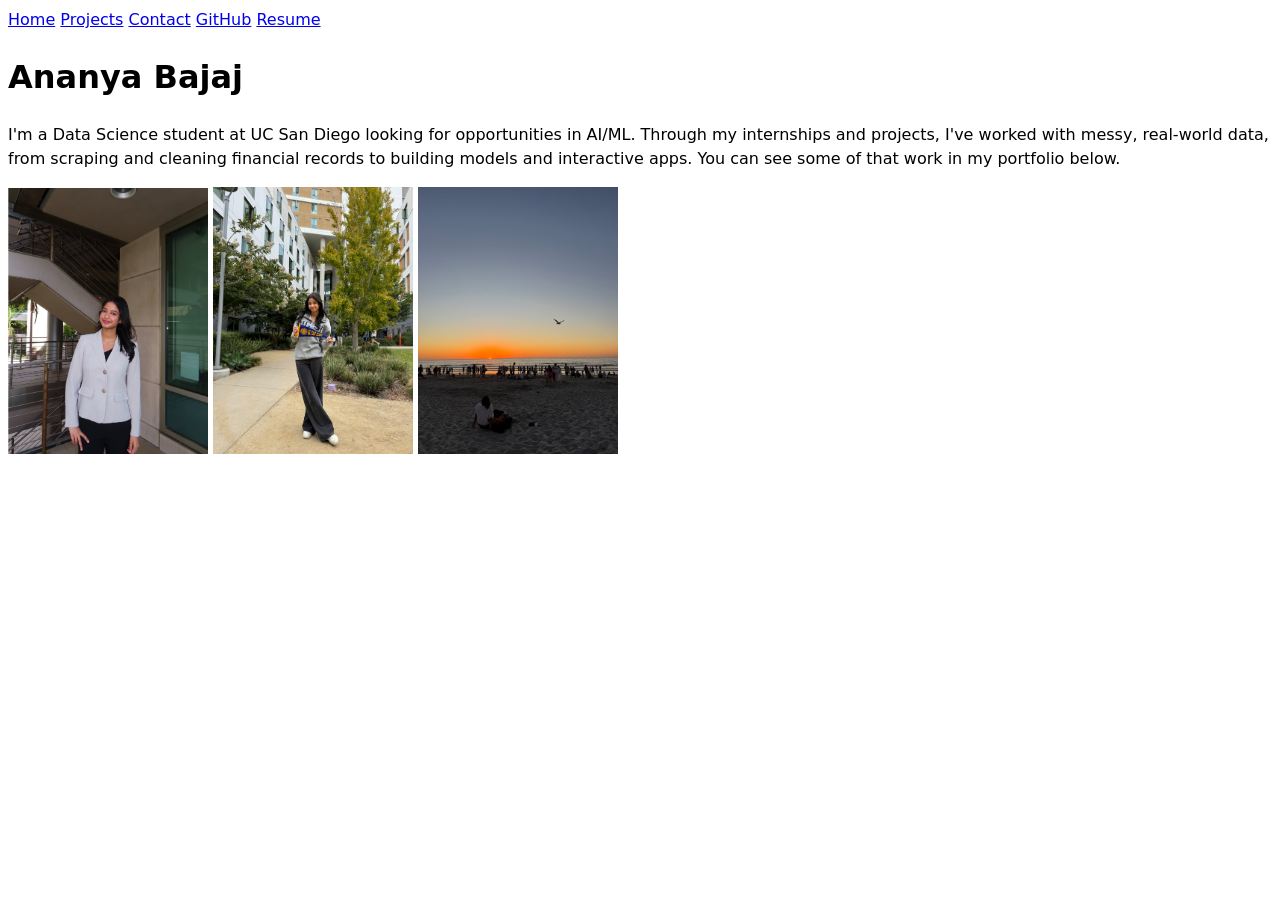
==== index.html @ 4523dbb3 "Finished Files Added projects tab, contact tab with contact form, and resume/cv tab" ====
<!DOCTYPE html>
<html lang="en">
<head>
    <meta charset="UTF-8">
    <meta name="viewport" content="width=device-width, initial-scale=1.0">
    <title> Ananya Bajaj: Personal site and portfolio</title>
    <link rel="stylesheet" href="style.css">
</head>
<body>
    <nav>
        <a href="./">Home</a>
        <a href="projects/">Projects</a>
        <a href="contact/">Contact</a>
        <a href="https://github.com/AnanyaBajaj-25" target="_blank">GitHub</a>
        <a href="resume/">Resume</a>
    </nav>
    <h1>Ananya Bajaj</h1>
    <p>I'm a Data Science student at UC San Diego looking for opportunities in AI/ML. Through my internships and projects, I've worked with messy, real-world data, from scraping and cleaning financial records to building models and interactive apps. You can see some of that work in my portfolio below.</p>
    <img src="images/AnanyaProf.jpeg" alt="Ananya smiling" width="200">
    <img src="images/AnanyaCollege.jpeg" alt="Ananya at UCSD" width="200">
    <img src="images/AnanyaBeach.jpeg" alt="Ananya at the beach" width="200">
</body>
</html>
---- style.css ----
body {
    /* Set line height to 1.5 times the font size
       and use the OS's UI font as the website font
     */
    font: 100%/1.5 system-ui;
  }
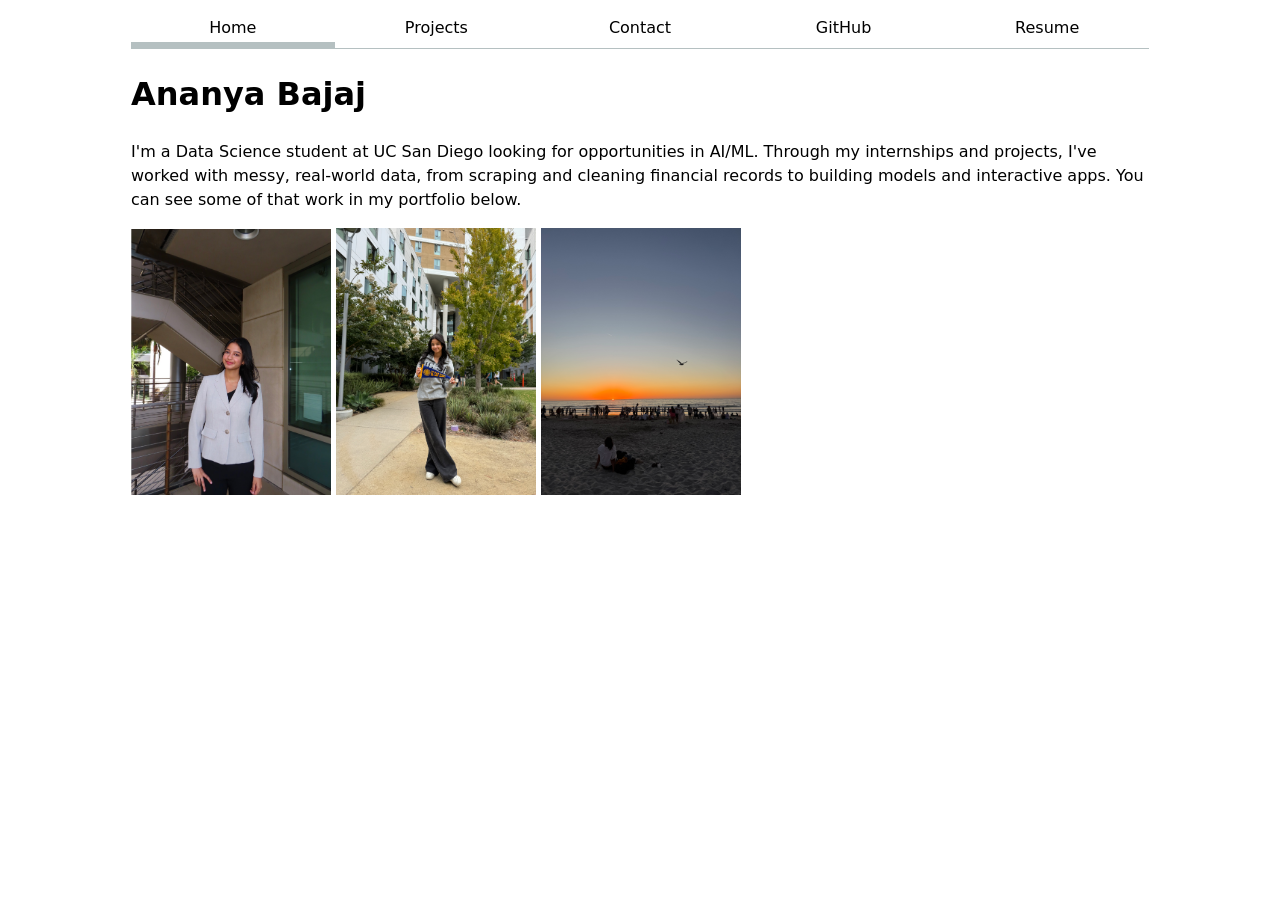
==== commit aa156030: "step 2 done added styling changes" ====
--- a/index.html
+++ b/index.html
@@ -8,7 +8,7 @@
 </head>
 <body>
     <nav>
-        <a href="./">Home</a>
+        <a href="./" class="current">Home</a>
         <a href="projects/">Projects</a>
         <a href="contact/">Contact</a>
         <a href="https://github.com/AnanyaBajaj-25" target="_blank">GitHub</a>
--- a/style.css
+++ b/style.css
@@ -1,6 +1,37 @@
+html {
+    --color-accent: oklch(65% 50% 0);
+    accent-color: var(--color-accent);
+  }
+
 body {
     /* Set line height to 1.5 times the font size
        and use the OS's UI font as the website font
      */
     font: 100%/1.5 system-ui;
-  }+    max-width: 100ch;
+    margin-inline: auto;
+  }
+
+nav {
+    display: flex;
+    margin-bottom: 1em;
+    border-bottom: 1px solid oklch(80% 3% 200);
+  }
+
+nav a {
+    flex: 1;
+    text-decoration: none;
+    color: inherit;
+    text-align: center;
+    padding: 0.5em;
+  }
+
+nav a.current {
+    border-bottom: 0.4em solid oklch(80% 3% 200);
+    padding-bottom: 0.1em;
+  }
+
+nav a:hover {
+    border-bottom: 0.4em solid var(--color-accent);
+    padding-bottom: 0.1em;
+  }
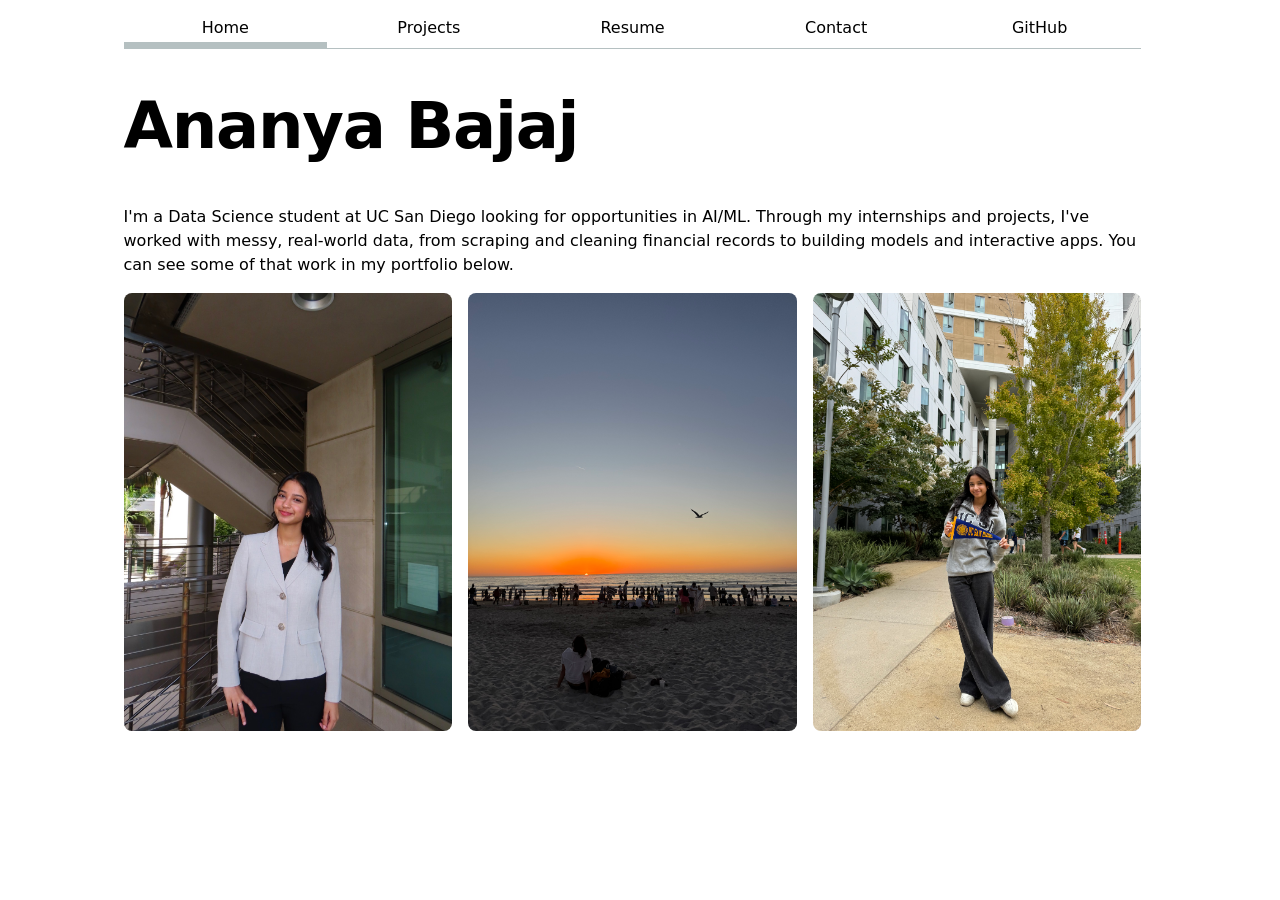
==== commit 234293b6: "make more style choices" ====
--- a/index.html
+++ b/index.html
@@ -10,14 +10,16 @@
     <nav>
         <a href="./" class="current">Home</a>
         <a href="projects/">Projects</a>
+        <a href="resume/">Resume</a>
         <a href="contact/">Contact</a>
         <a href="https://github.com/AnanyaBajaj-25" target="_blank">GitHub</a>
-        <a href="resume/">Resume</a>
     </nav>
     <h1>Ananya Bajaj</h1>
     <p>I'm a Data Science student at UC San Diego looking for opportunities in AI/ML. Through my internships and projects, I've worked with messy, real-world data, from scraping and cleaning financial records to building models and interactive apps. You can see some of that work in my portfolio below.</p>
-    <img src="images/AnanyaProf.jpeg" alt="Ananya smiling" width="200">
-    <img src="images/AnanyaCollege.jpeg" alt="Ananya at UCSD" width="200">
-    <img src="images/AnanyaBeach.jpeg" alt="Ananya at the beach" width="200">
+    <div class="photos">
+        <img src="images/AnanyaProf.jpeg" alt="Ananya smiling">
+        <img src="images/AnanyaBeach.jpeg" alt="Ananya at the beach">
+        <img src="images/AnanyaCollege.jpeg" alt="Ananya at UCSD">
+    </div>
 </body>
 </html>
--- a/style.css
+++ b/style.css
@@ -1,21 +1,55 @@
 html {
     --color-accent: oklch(65% 50% 0);
+    --color-border: oklch(80% 3% 200);
+    --color-muted: oklch(50% 3% 200);
+    --color-card: oklch(97% 1% 200);
     accent-color: var(--color-accent);
+    scrollbar-gutter: stable;
   }
 
 body {
-    /* Set line height to 1.5 times the font size
-       and use the OS's UI font as the website font
-     */
     font: 100%/1.5 system-ui;
     max-width: 100ch;
     margin-inline: auto;
+    padding-inline: 1em;
+  }
+
+h1, h2, h3, h4, h5, h6 {
+    line-height: 1.1;
+    text-wrap: balance;
+  }
+
+h1 {
+    font-size: 400%;
+    letter-spacing: -0.02em;
+  }
+
+a {
+    color: var(--color-accent);
+    text-underline-offset: 0.2em;
+  }
+
+a:hover {
+    text-decoration-thickness: 2px;
+  }
+
+a:has(> img) {
+    text-decoration: none;
+  }
+
+li::marker {
+    color: var(--color-accent);
+  }
+
+::selection {
+    background: var(--color-accent);
+    color: white;
   }
 
 nav {
     display: flex;
     margin-bottom: 1em;
-    border-bottom: 1px solid oklch(80% 3% 200);
+    border-bottom: 1px solid var(--color-border);
   }
 
 nav a {
@@ -24,14 +58,130 @@
     color: inherit;
     text-align: center;
     padding: 0.5em;
+    padding-bottom: 0.1em;
+    border-bottom: 0.4em solid transparent;
+    transition: border-color 0.2s;
   }
 
 nav a.current {
-    border-bottom: 0.4em solid oklch(80% 3% 200);
-    padding-bottom: 0.1em;
+    border-bottom-color: var(--color-border);
   }
 
 nav a:hover {
-    border-bottom: 0.4em solid var(--color-accent);
-    padding-bottom: 0.1em;
+    border-bottom-color: var(--color-accent);
   }
+
+input,
+textarea,
+button {
+    font: inherit;
+  }
+
+form {
+    display: grid;
+    grid-template-columns: auto 1fr;
+    gap: 1em;
+  }
+
+form label {
+    display: grid;
+    grid-template-columns: subgrid;
+    grid-column: 1 / -1;
+    align-items: baseline;
+  }
+
+form input,
+form textarea {
+    padding: 0.5em;
+    border: 1px solid var(--color-border);
+    border-radius: 0.4em;
+  }
+
+form input:focus,
+form textarea:focus {
+    outline: 2px solid var(--color-accent);
+    border-color: transparent;
+  }
+
+form textarea {
+    min-height: 8em;
+    resize: vertical;
+  }
+
+form button {
+    grid-column: 1 / -1;
+    padding: 0.6em;
+    border: none;
+    border-radius: 0.4em;
+    background: var(--color-accent);
+    color: white;
+    font-weight: 600;
+    cursor: pointer;
+    transition: filter 0.2s;
+  }
+
+form button:hover {
+    filter: brightness(0.9);
+  }
+
+.projects {
+    display: grid;
+    grid-template-columns: repeat(auto-fill, minmax(15em, 1fr));
+    gap: 1em;
+  }
+
+.projects article {
+    display: grid;
+    grid-template-rows: subgrid;
+    grid-row: span 5;
+    padding: 1.25em;
+    border-radius: 0.75em;
+    background: var(--color-card);
+    transition: transform 0.2s, box-shadow 0.2s;
+  }
+
+.projects article:hover {
+    transform: translateY(-4px);
+    box-shadow: 0 8px 24px oklch(0% 0 0 / 12%);
+  }
+
+.projects h2 {
+    margin: 0;
+  }
+
+.projects p,
+.projects ul {
+    margin: 0;
+  }
+
+.projects article > p:first-of-type {
+    color: var(--color-muted);
+    font-size: 90%;
+  }
+
+.projects ul {
+    padding-left: 1.2em;
+  }
+
+.photos {
+    display: grid;
+    grid-template-columns: repeat(3, 1fr);
+    gap: 1em;
+  }
+
+.photos img {
+    width: 100%;
+    aspect-ratio: 3 / 4;
+    object-fit: cover;
+    border-radius: 0.5em;
+  }
+
+section > h2 {
+    margin-top: 1.5em;
+    padding-bottom: 0.3em;
+    border-bottom: 2px solid var(--color-accent);
+  }
+
+article header p {
+    color: var(--color-muted);
+  }
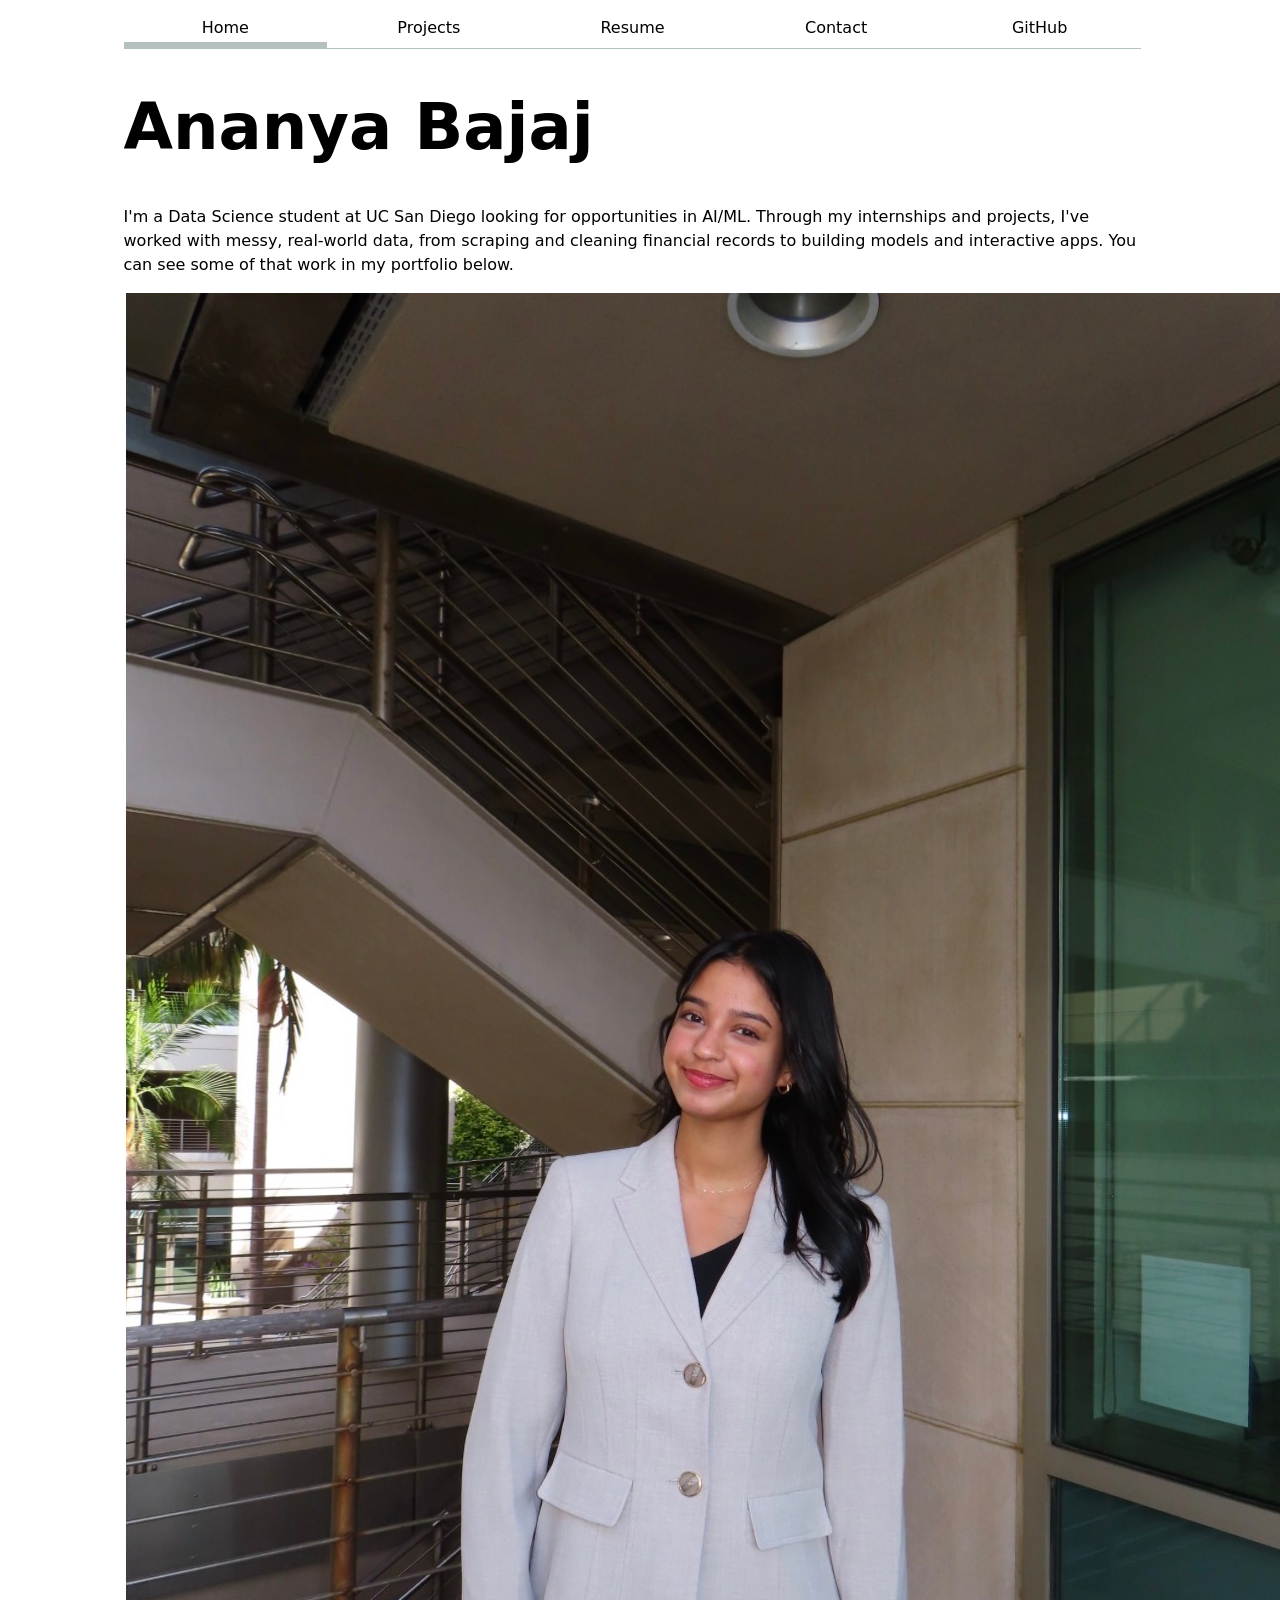
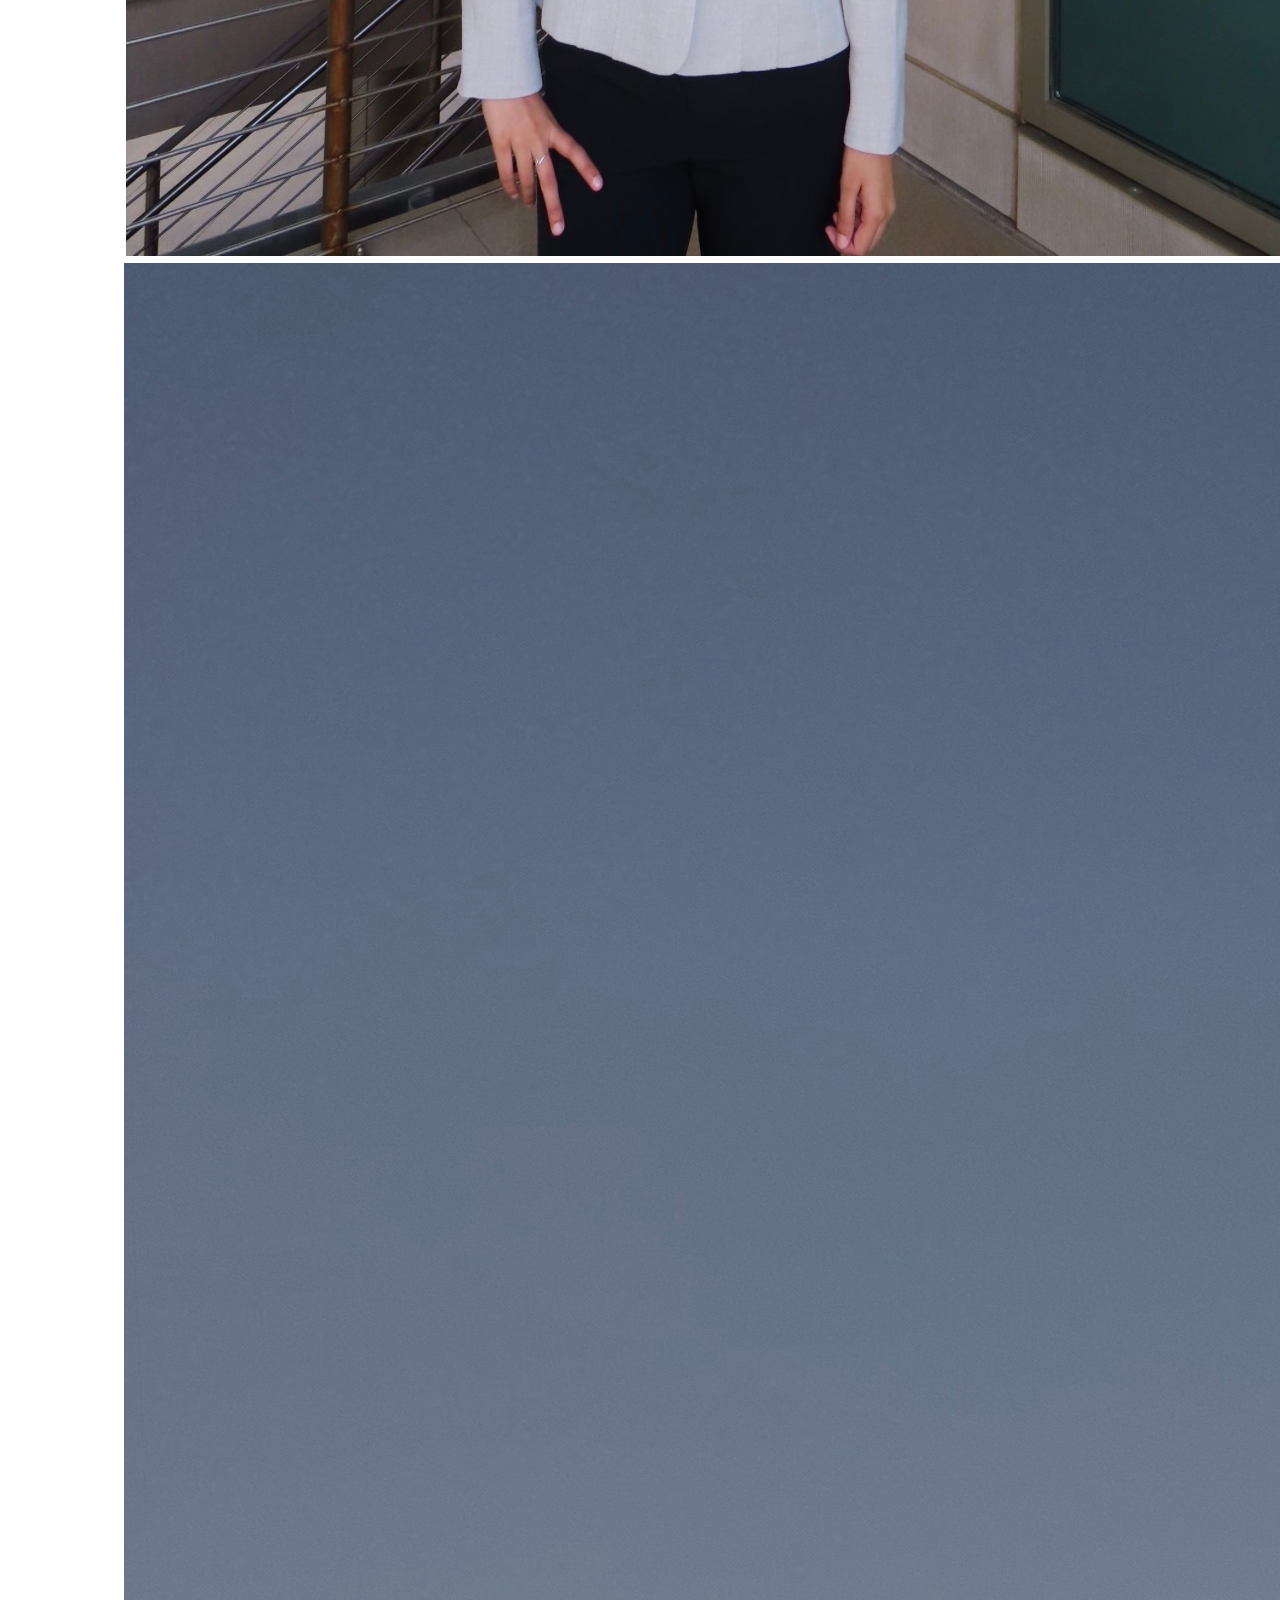
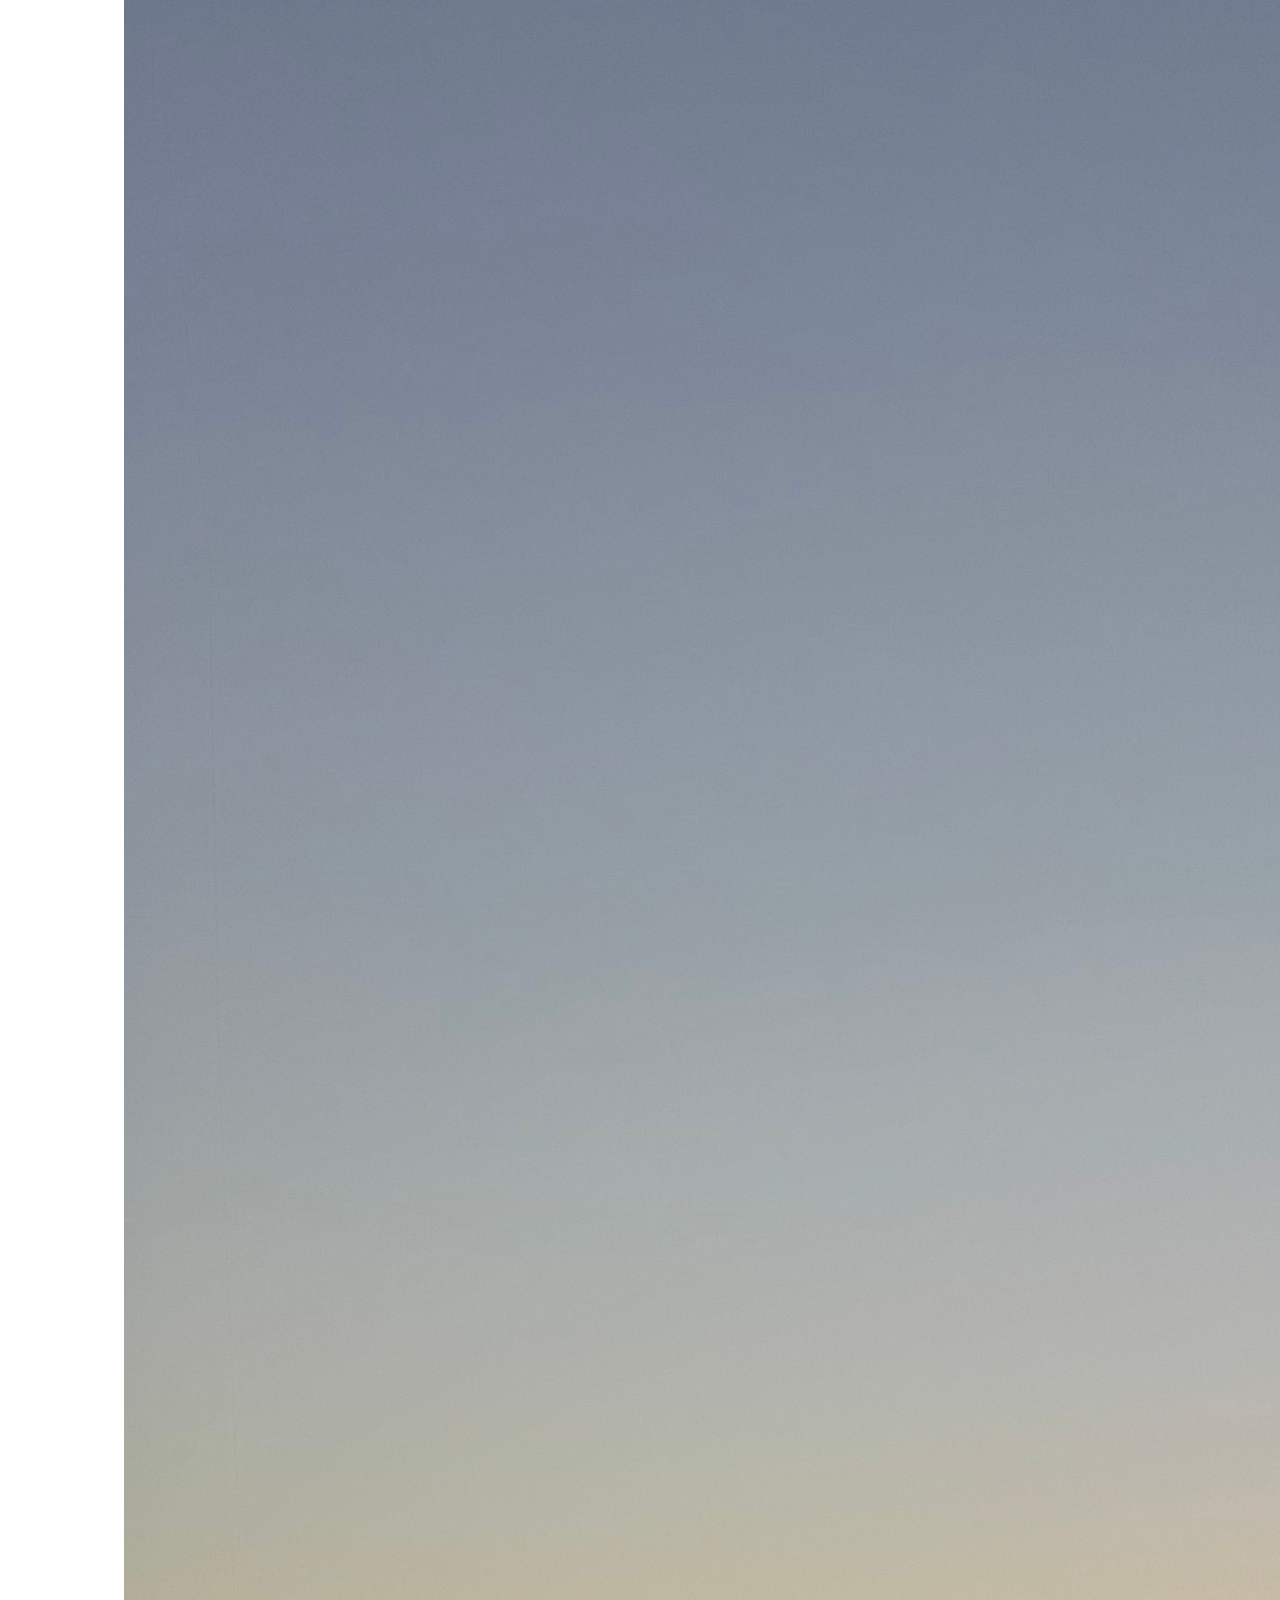
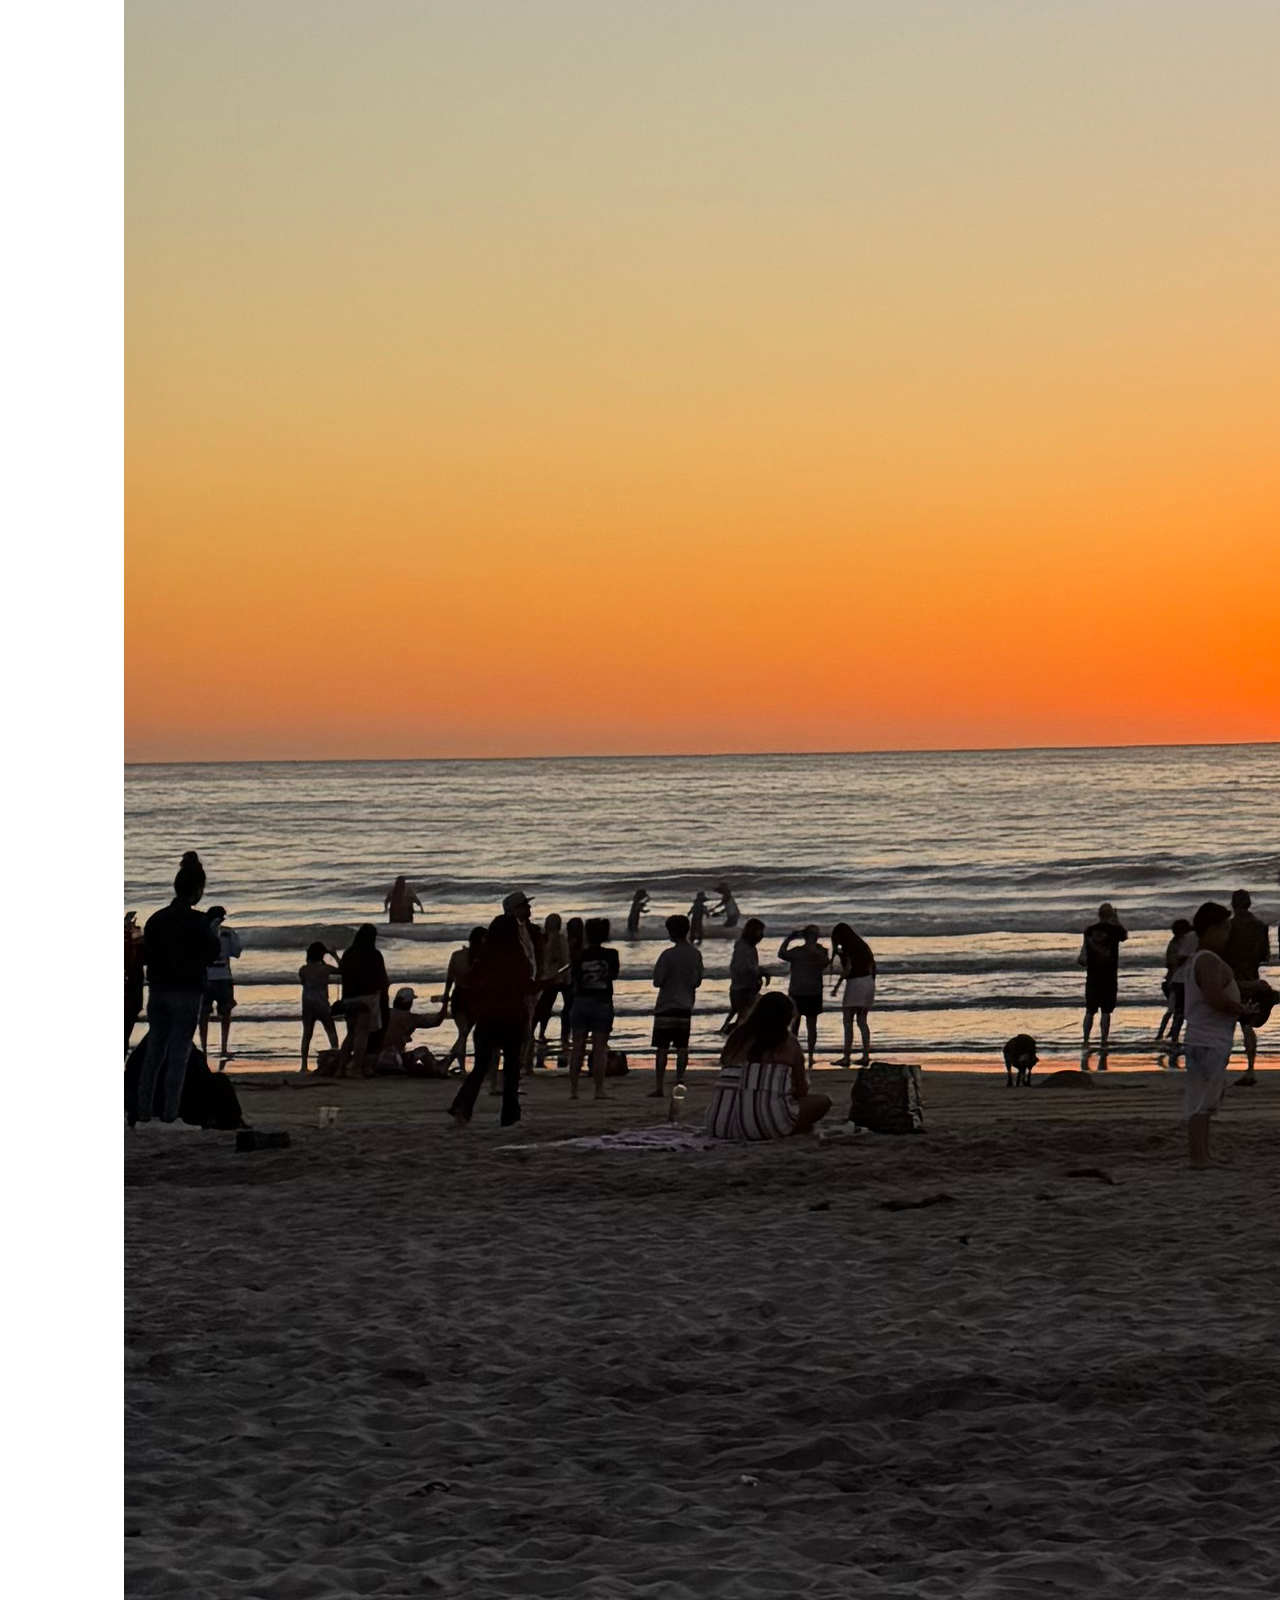
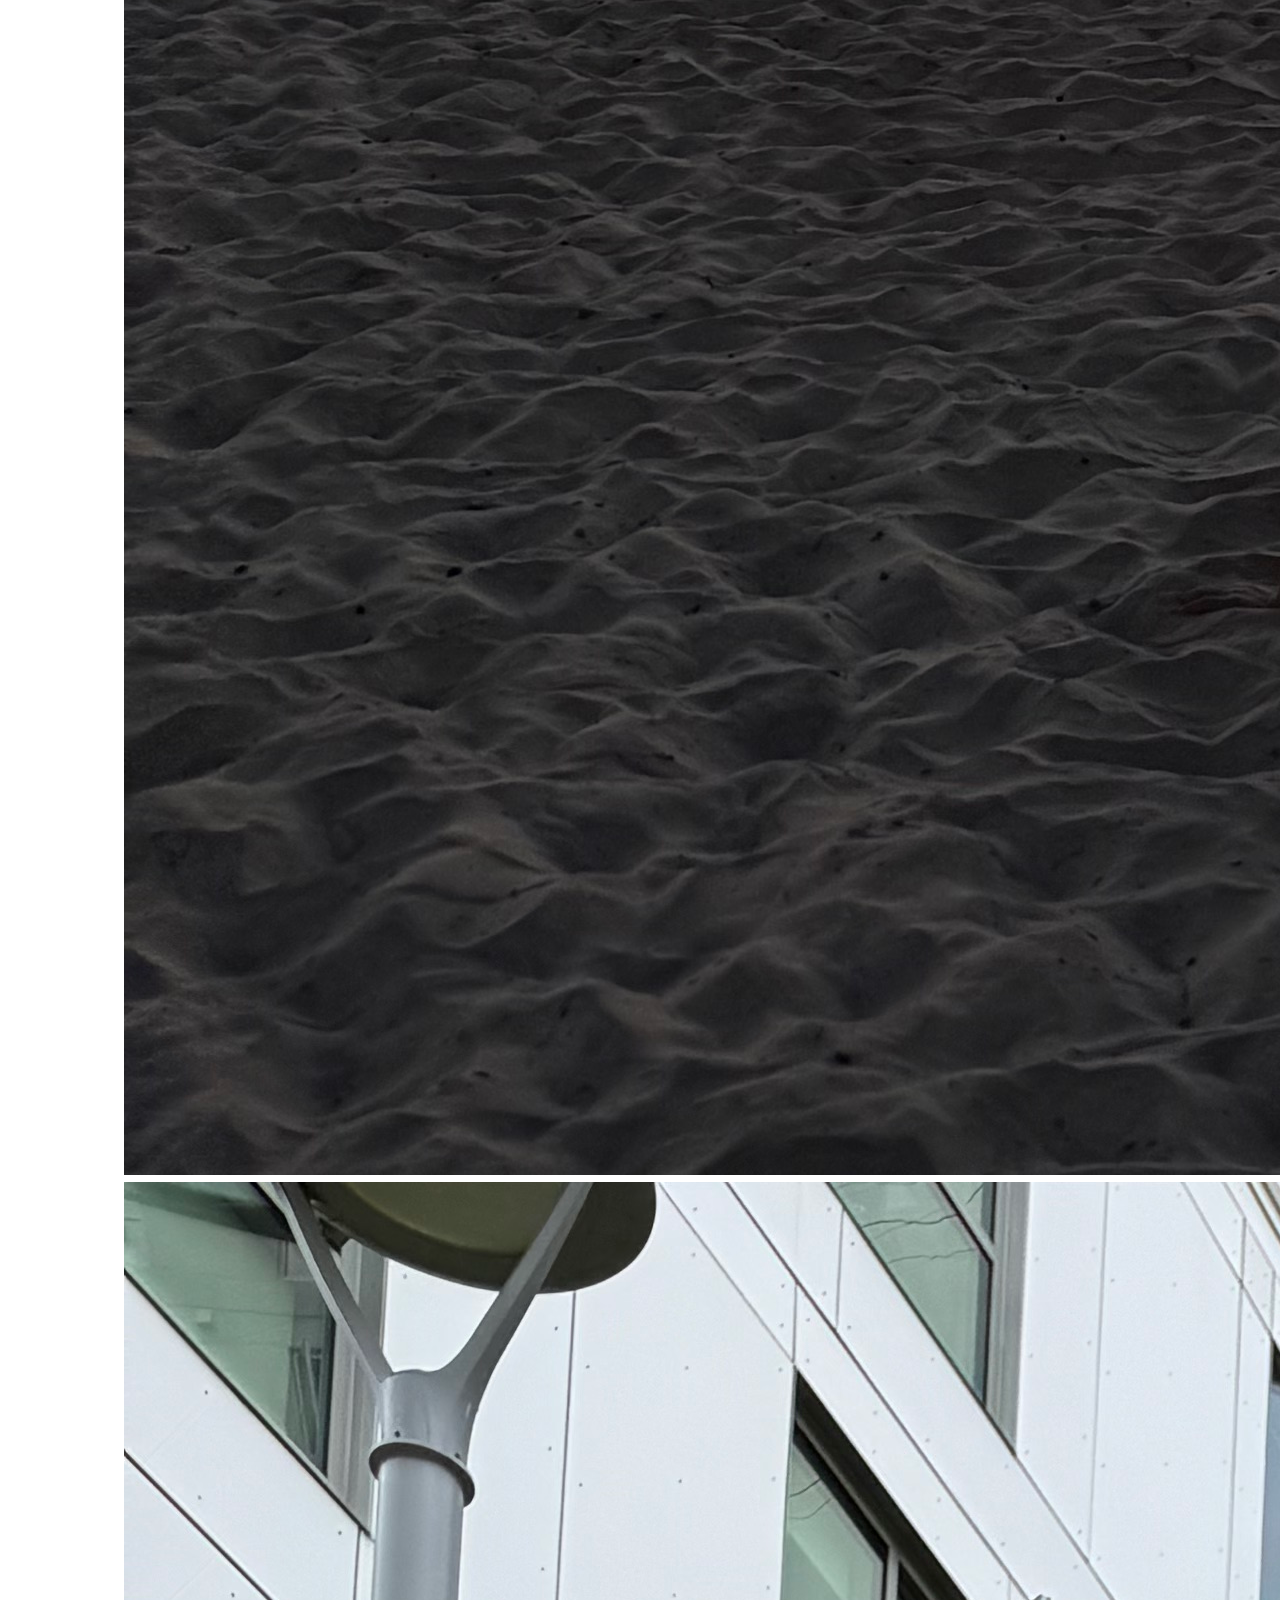
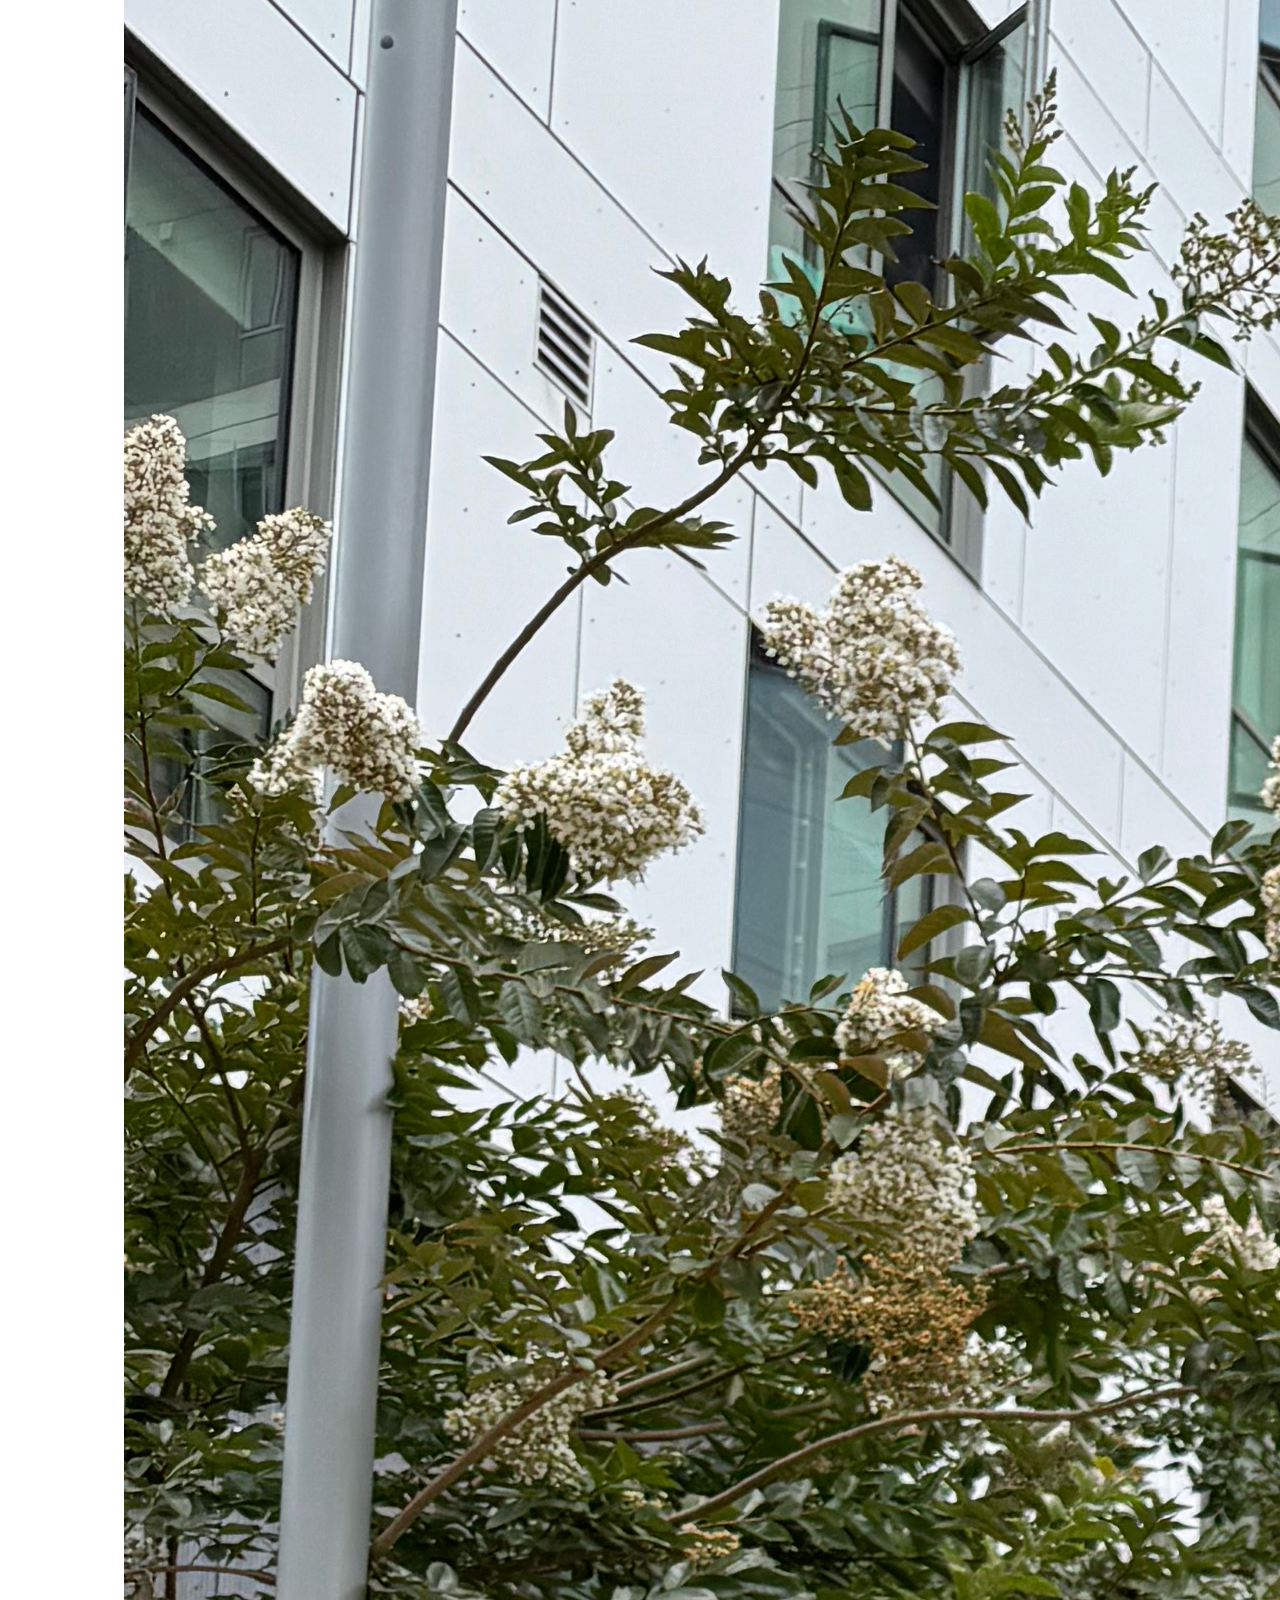
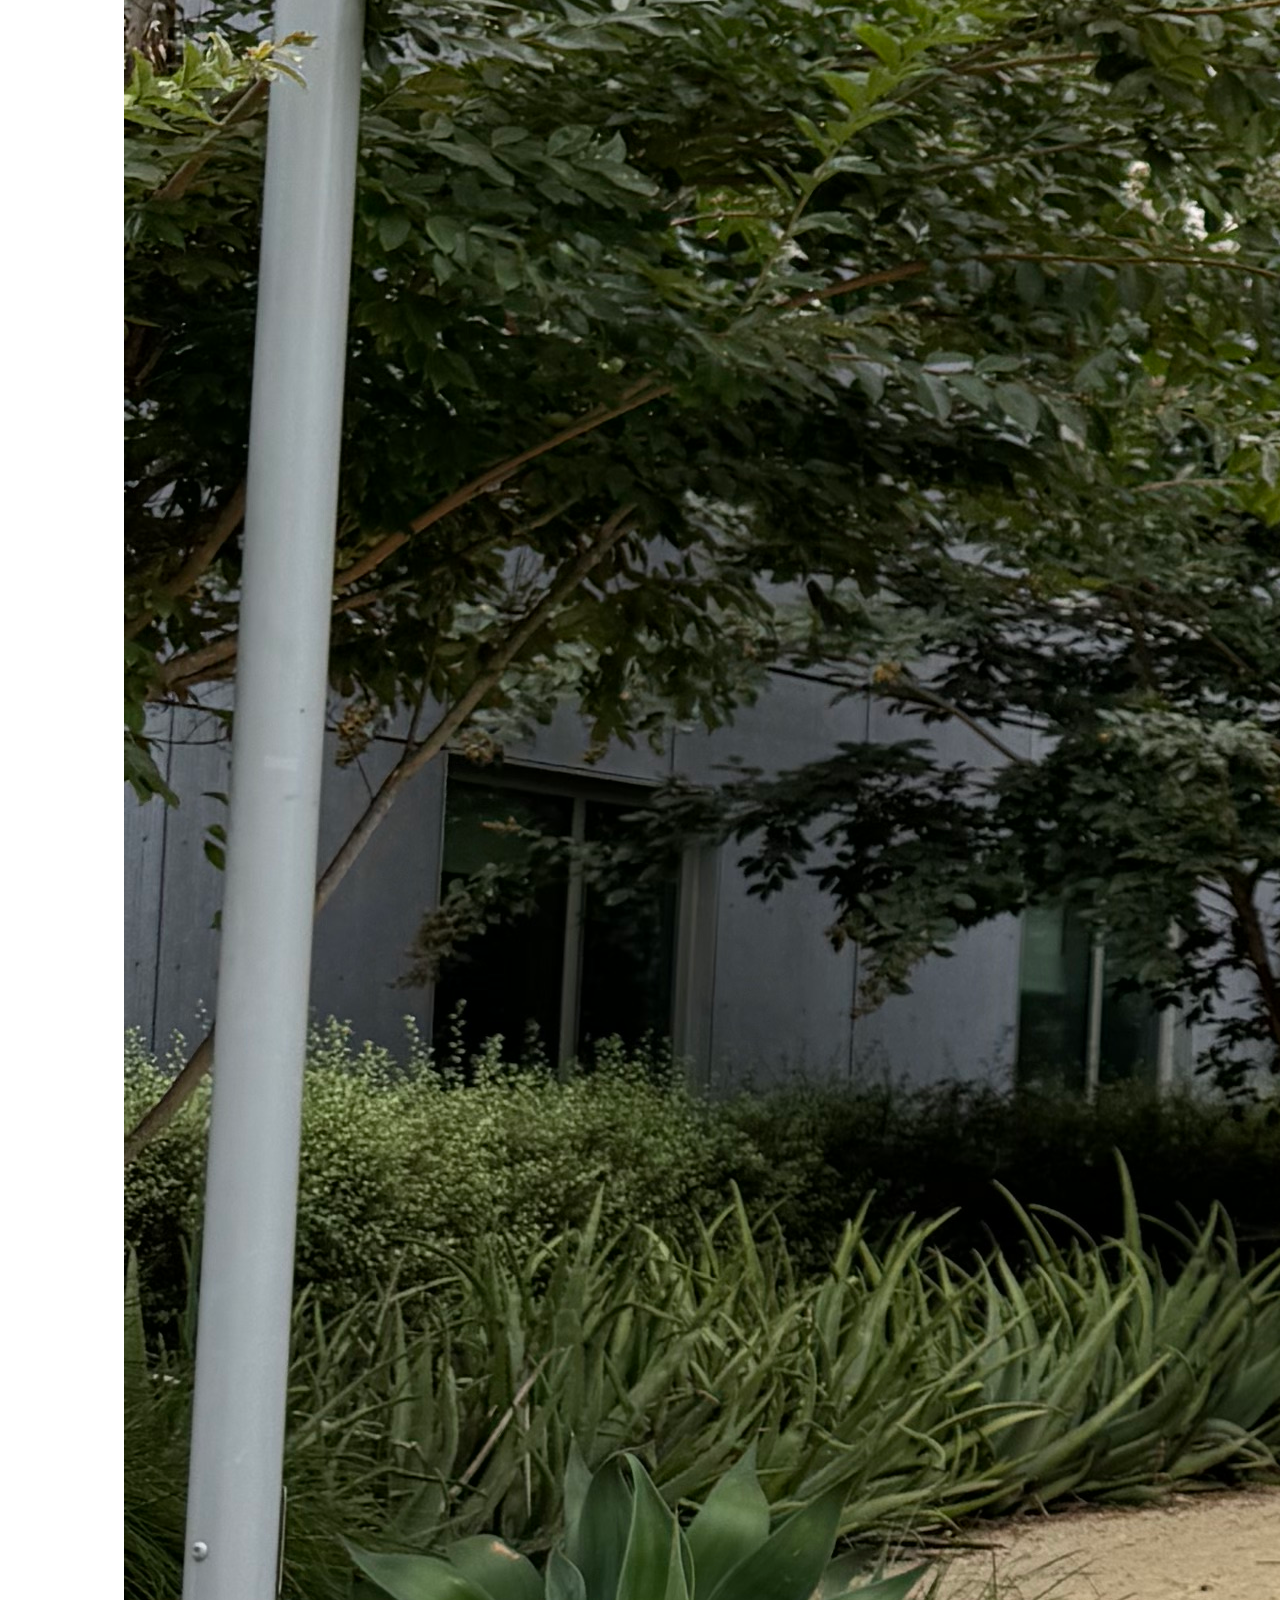
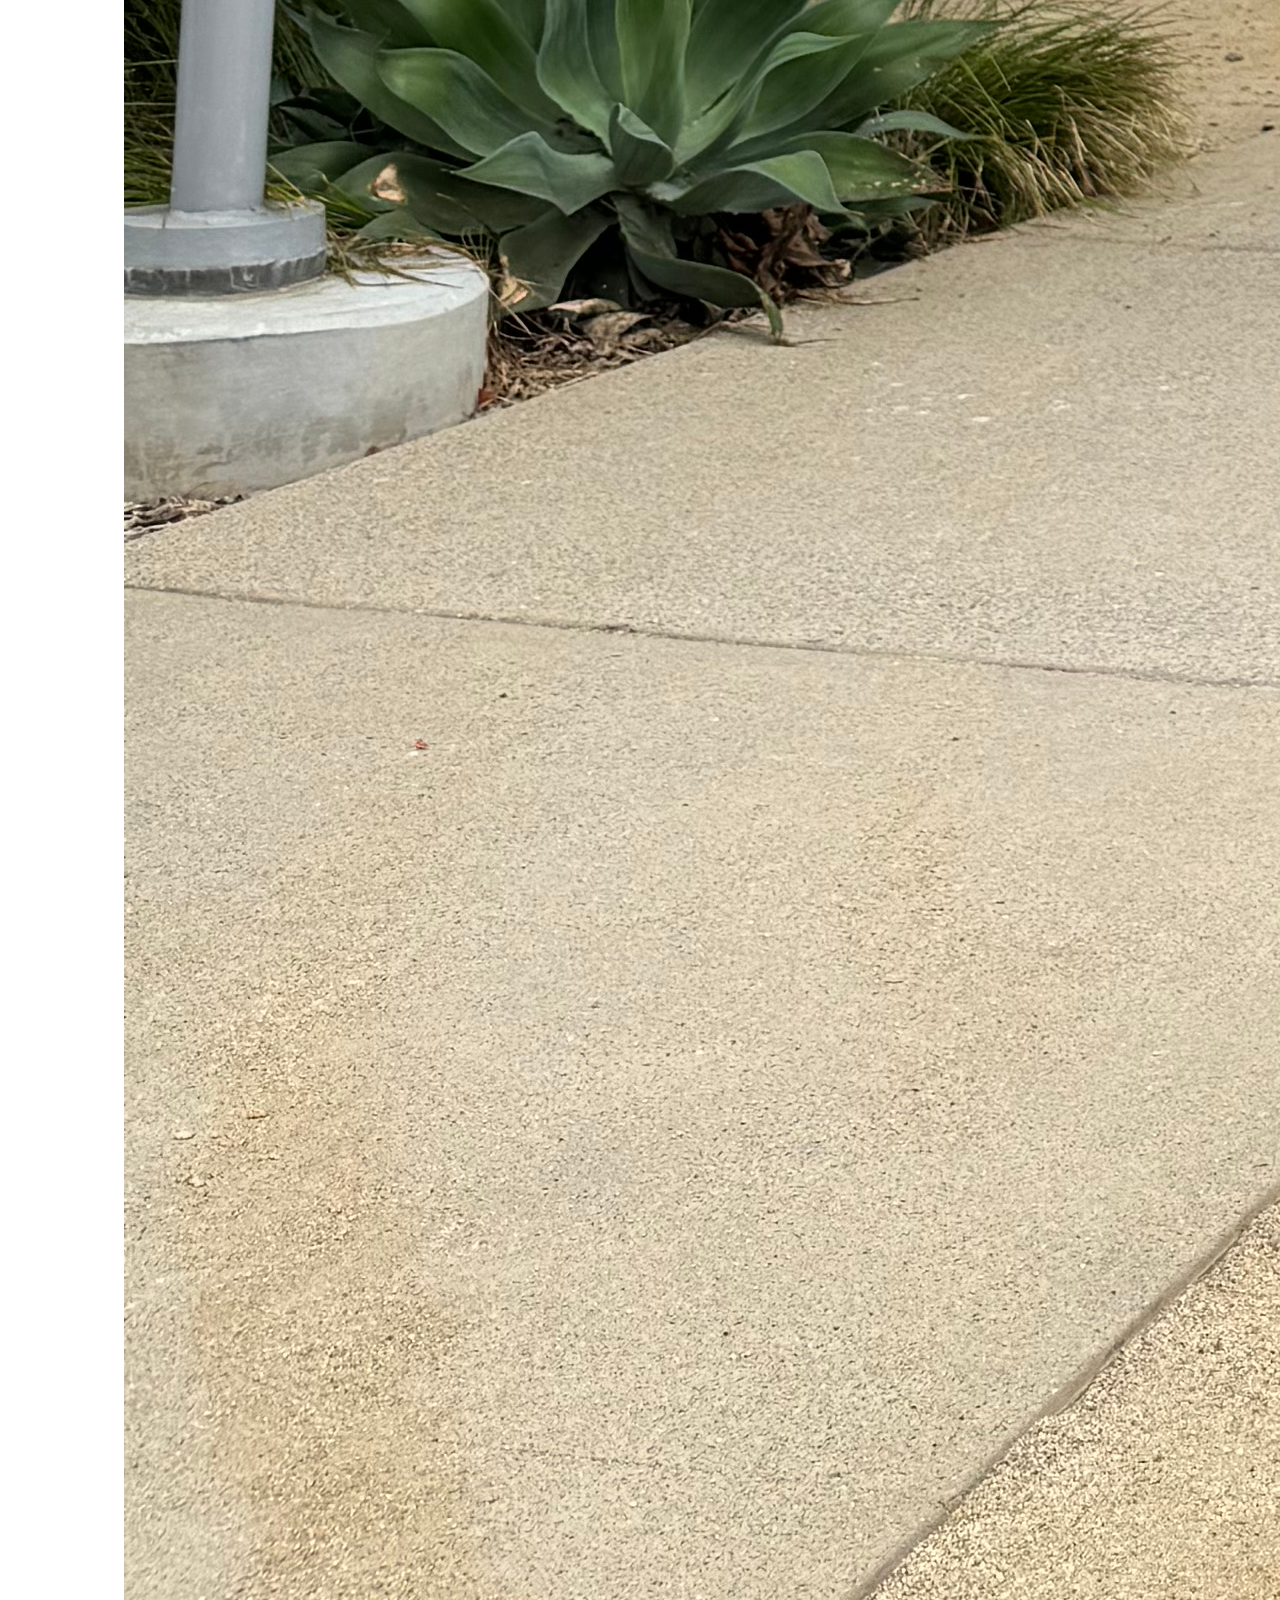
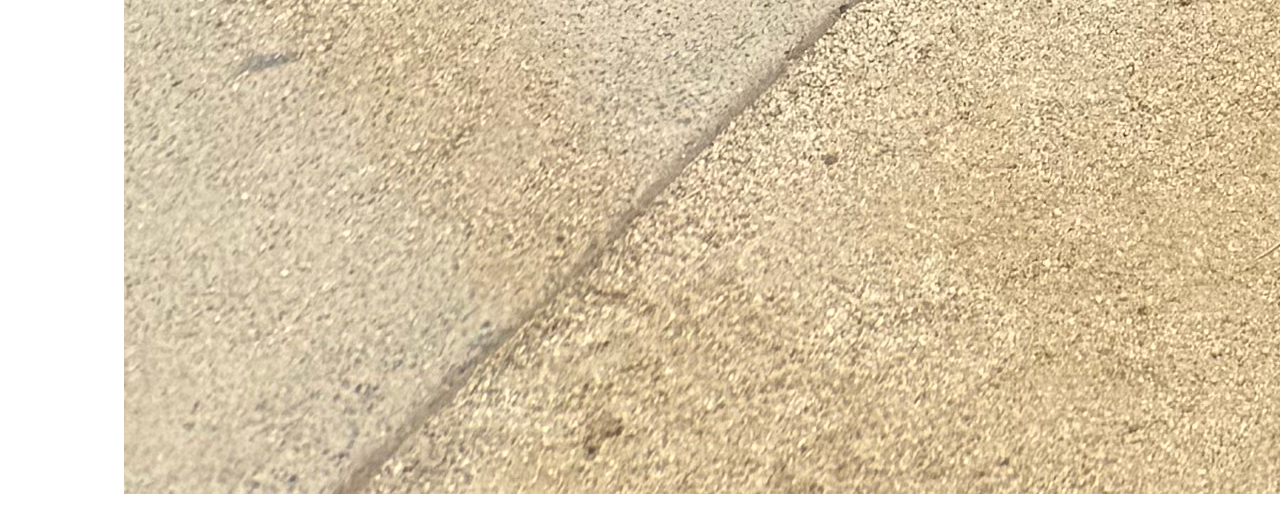
==== commit cb7d95bc: "new changes" ====
--- a/index.html
+++ b/index.html
@@ -4,7 +4,7 @@
     <meta charset="UTF-8">
     <meta name="viewport" content="width=device-width, initial-scale=1.0">
     <title> Ananya Bajaj: Personal site and portfolio</title>
-    <link rel="stylesheet" href="style.css">
+    <link rel="stylesheet" href="style.css?v=2">
 </head>
 <body>
     <nav>
--- a/style.css
+++ b/style.css
@@ -1,17 +1,18 @@
 html {
     --color-accent: oklch(65% 50% 0);
-    --color-border: oklch(80% 3% 200);
-    --color-muted: oklch(50% 3% 200);
-    --color-card: oklch(97% 1% 200);
     accent-color: var(--color-accent);
+    /* Always reserve room for the scrollbar so the page doesn't shift
+       sideways between short and long pages */
     scrollbar-gutter: stable;
   }
 
 body {
+    /* Set line height to 1.5 times the font size
+       and use the OS's UI font as the website font
+     */
     font: 100%/1.5 system-ui;
     max-width: 100ch;
     margin-inline: auto;
-    padding-inline: 1em;
   }
 
 h1, h2, h3, h4, h5, h6 {
@@ -21,35 +22,12 @@
 
 h1 {
     font-size: 400%;
-    letter-spacing: -0.02em;
-  }
-
-a {
-    color: var(--color-accent);
-    text-underline-offset: 0.2em;
-  }
-
-a:hover {
-    text-decoration-thickness: 2px;
-  }
-
-a:has(> img) {
-    text-decoration: none;
-  }
-
-li::marker {
-    color: var(--color-accent);
-  }
-
-::selection {
-    background: var(--color-accent);
-    color: white;
   }
 
 nav {
     display: flex;
     margin-bottom: 1em;
-    border-bottom: 1px solid var(--color-border);
+    border-bottom: 1px solid oklch(80% 3% 200);
   }
 
 nav a {
@@ -58,17 +36,16 @@
     color: inherit;
     text-align: center;
     padding: 0.5em;
-    padding-bottom: 0.1em;
-    border-bottom: 0.4em solid transparent;
-    transition: border-color 0.2s;
   }
 
 nav a.current {
-    border-bottom-color: var(--color-border);
+    border-bottom: 0.4em solid oklch(80% 3% 200);
+    padding-bottom: 0.1em;
   }
 
 nav a:hover {
-    border-bottom-color: var(--color-accent);
+    border-bottom: 0.4em solid var(--color-accent);
+    padding-bottom: 0.1em;
   }
 
 input,
@@ -87,62 +64,23 @@
     display: grid;
     grid-template-columns: subgrid;
     grid-column: 1 / -1;
-    align-items: baseline;
-  }
-
-form input,
-form textarea {
-    padding: 0.5em;
-    border: 1px solid var(--color-border);
-    border-radius: 0.4em;
-  }
-
-form input:focus,
-form textarea:focus {
-    outline: 2px solid var(--color-accent);
-    border-color: transparent;
-  }
-
-form textarea {
-    min-height: 8em;
-    resize: vertical;
   }
 
 form button {
     grid-column: 1 / -1;
-    padding: 0.6em;
-    border: none;
-    border-radius: 0.4em;
-    background: var(--color-accent);
-    color: white;
-    font-weight: 600;
-    cursor: pointer;
-    transition: filter 0.2s;
-  }
-
-form button:hover {
-    filter: brightness(0.9);
   }
 
 .projects {
     display: grid;
     grid-template-columns: repeat(auto-fill, minmax(15em, 1fr));
-    gap: 1em;
+    /* 1em between rows, 2em between columns */
+    gap: 1em 2em;
   }
 
 .projects article {
     display: grid;
     grid-template-rows: subgrid;
     grid-row: span 5;
-    padding: 1.25em;
-    border-radius: 0.75em;
-    background: var(--color-card);
-    transition: transform 0.2s, box-shadow 0.2s;
-  }
-
-.projects article:hover {
-    transform: translateY(-4px);
-    box-shadow: 0 8px 24px oklch(0% 0 0 / 12%);
   }
 
 .projects h2 {
@@ -154,34 +92,7 @@
     margin: 0;
   }
 
-.projects article > p:first-of-type {
-    color: var(--color-muted);
-    font-size: 90%;
-  }
-
 .projects ul {
+    /* Just enough room for the bullets, so they line up with the text above */
     padding-left: 1.2em;
   }
-
-.photos {
-    display: grid;
-    grid-template-columns: repeat(3, 1fr);
-    gap: 1em;
-  }
-
-.photos img {
-    width: 100%;
-    aspect-ratio: 3 / 4;
-    object-fit: cover;
-    border-radius: 0.5em;
-  }
-
-section > h2 {
-    margin-top: 1.5em;
-    padding-bottom: 0.3em;
-    border-bottom: 2px solid var(--color-accent);
-  }
-
-article header p {
-    color: var(--color-muted);
-  }
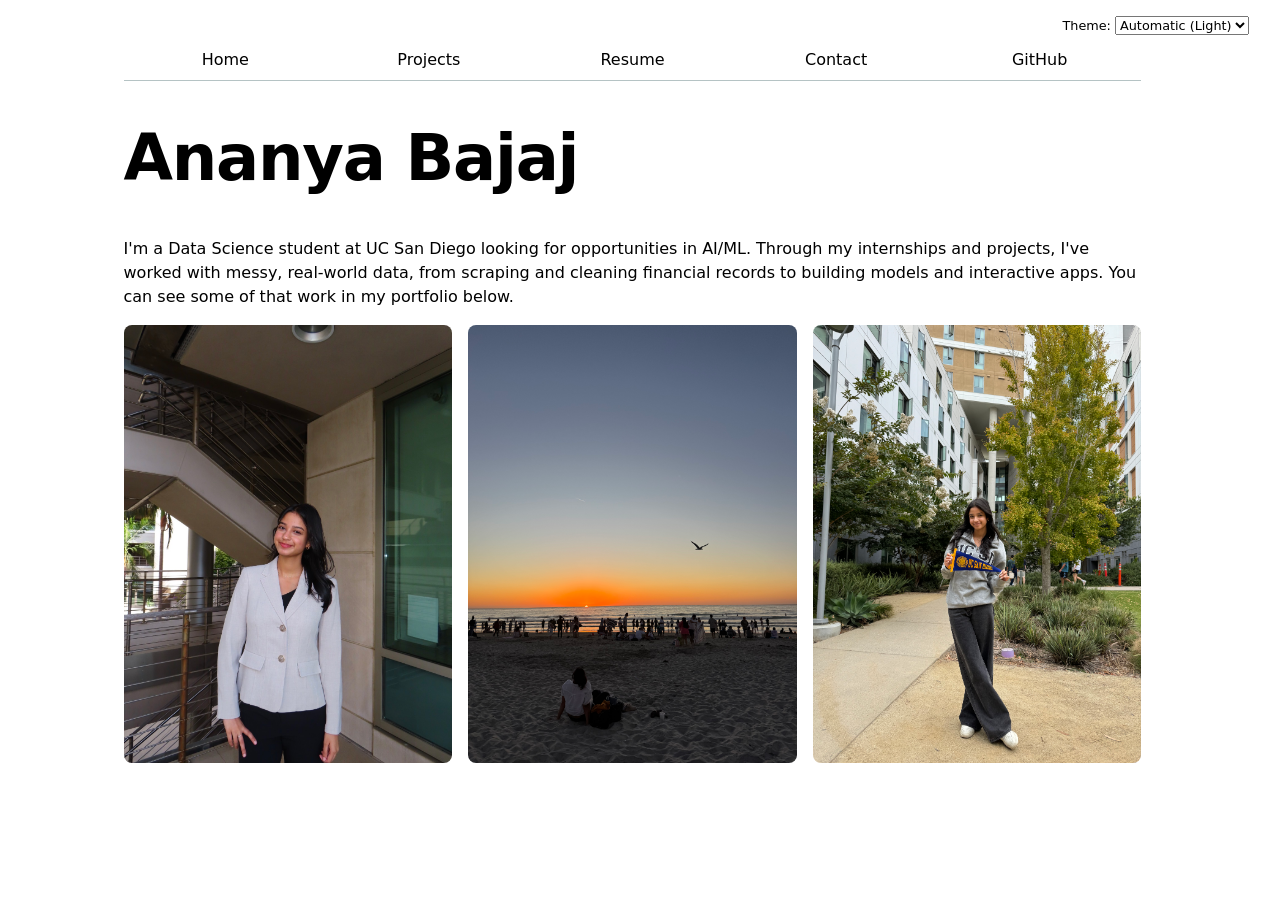
==== commit ca0637a9: "Lab 3 Lab 3 finished" ====
--- a/index.html
+++ b/index.html
@@ -4,16 +4,10 @@
     <meta charset="UTF-8">
     <meta name="viewport" content="width=device-width, initial-scale=1.0">
     <title> Ananya Bajaj: Personal site and portfolio</title>
-    <link rel="stylesheet" href="style.css?v=2">
+    <link rel="stylesheet" href="style.css?v=3">
+    <script type="module" src="global.js?v=3"></script>
 </head>
 <body>
-    <nav>
-        <a href="./" class="current">Home</a>
-        <a href="projects/">Projects</a>
-        <a href="resume/">Resume</a>
-        <a href="contact/">Contact</a>
-        <a href="https://github.com/AnanyaBajaj-25" target="_blank">GitHub</a>
-    </nav>
     <h1>Ananya Bajaj</h1>
     <p>I'm a Data Science student at UC San Diego looking for opportunities in AI/ML. Through my internships and projects, I've worked with messy, real-world data, from scraping and cleaning financial records to building models and interactive apps. You can see some of that work in my portfolio below.</p>
     <div class="photos">
--- a/style.css
+++ b/style.css
@@ -1,18 +1,19 @@
 html {
     --color-accent: oklch(65% 50% 0);
+    --color-border: oklch(50% 10% 200 / 40%);
+    --color-muted: color-mix(in oklch, canvastext 60%, canvas);
+    --color-card: color-mix(in oklch, oklch(50% 10% 200), canvas 87%);
+    color-scheme: light dark;
     accent-color: var(--color-accent);
-    /* Always reserve room for the scrollbar so the page doesn't shift
-       sideways between short and long pages */
     scrollbar-gutter: stable;
   }
 
 body {
-    /* Set line height to 1.5 times the font size
-       and use the OS's UI font as the website font
-     */
     font: 100%/1.5 system-ui;
     max-width: 100ch;
     margin-inline: auto;
+    padding-inline: 1em;
+    padding-top: 2rem;
   }
 
 h1, h2, h3, h4, h5, h6 {
@@ -22,12 +23,35 @@
 
 h1 {
     font-size: 400%;
+    letter-spacing: -0.02em;
+  }
+
+a {
+    color: var(--color-accent);
+    text-underline-offset: 0.2em;
+  }
+
+a:hover {
+    text-decoration-thickness: 2px;
+  }
+
+a:has(> img) {
+    text-decoration: none;
+  }
+
+li::marker {
+    color: var(--color-accent);
+  }
+
+::selection {
+    background: var(--color-accent);
+    color: white;
   }
 
 nav {
     display: flex;
     margin-bottom: 1em;
-    border-bottom: 1px solid oklch(80% 3% 200);
+    border-bottom: 1px solid var(--color-border);
   }
 
 nav a {
@@ -36,22 +60,31 @@
     color: inherit;
     text-align: center;
     padding: 0.5em;
+    padding-bottom: 0.1em;
+    border-bottom: 0.4em solid transparent;
+    transition: border-color 0.2s;
   }
 
 nav a.current {
-    border-bottom: 0.4em solid oklch(80% 3% 200);
-    padding-bottom: 0.1em;
+    border-bottom-color: var(--color-border);
   }
 
 nav a:hover {
-    border-bottom: 0.4em solid var(--color-accent);
-    padding-bottom: 0.1em;
+    border-bottom-color: var(--color-accent);
   }
 
 input,
 textarea,
-button {
+button,
+select {
     font: inherit;
+  }
+
+.color-scheme {
+    position: absolute;
+    top: 1rem;
+    right: 1rem;
+    font-size: 80%;
   }
 
 form {
@@ -64,23 +97,62 @@
     display: grid;
     grid-template-columns: subgrid;
     grid-column: 1 / -1;
+    align-items: baseline;
+  }
+
+form input,
+form textarea {
+    padding: 0.5em;
+    border: 1px solid var(--color-border);
+    border-radius: 0.4em;
+  }
+
+form input:focus,
+form textarea:focus {
+    outline: 2px solid var(--color-accent);
+    border-color: transparent;
+  }
+
+form textarea {
+    min-height: 8em;
+    resize: vertical;
   }
 
 form button {
     grid-column: 1 / -1;
+    padding: 0.6em;
+    border: none;
+    border-radius: 0.4em;
+    background: var(--color-accent);
+    color: white;
+    font-weight: 600;
+    cursor: pointer;
+    transition: filter 0.2s;
+  }
+
+form button:hover {
+    filter: brightness(0.9);
   }
 
 .projects {
     display: grid;
     grid-template-columns: repeat(auto-fill, minmax(15em, 1fr));
-    /* 1em between rows, 2em between columns */
-    gap: 1em 2em;
+    gap: 1em;
   }
 
 .projects article {
     display: grid;
     grid-template-rows: subgrid;
     grid-row: span 5;
+    padding: 1.25em;
+    border-radius: 0.75em;
+    background: var(--color-card);
+    transition: transform 0.2s, box-shadow 0.2s;
+  }
+
+.projects article:hover {
+    transform: translateY(-4px);
+    box-shadow: 0 8px 24px oklch(0% 0 0 / 12%);
   }
 
 .projects h2 {
@@ -92,7 +164,34 @@
     margin: 0;
   }
 
+.projects article > p:first-of-type {
+    color: var(--color-muted);
+    font-size: 90%;
+  }
+
 .projects ul {
-    /* Just enough room for the bullets, so they line up with the text above */
     padding-left: 1.2em;
   }
+
+.photos {
+    display: grid;
+    grid-template-columns: repeat(3, 1fr);
+    gap: 1em;
+  }
+
+.photos img {
+    width: 100%;
+    aspect-ratio: 3 / 4;
+    object-fit: cover;
+    border-radius: 0.5em;
+  }
+
+section > h2 {
+    margin-top: 1.5em;
+    padding-bottom: 0.3em;
+    border-bottom: 2px solid var(--color-accent);
+  }
+
+article header p {
+    color: var(--color-muted);
+  }
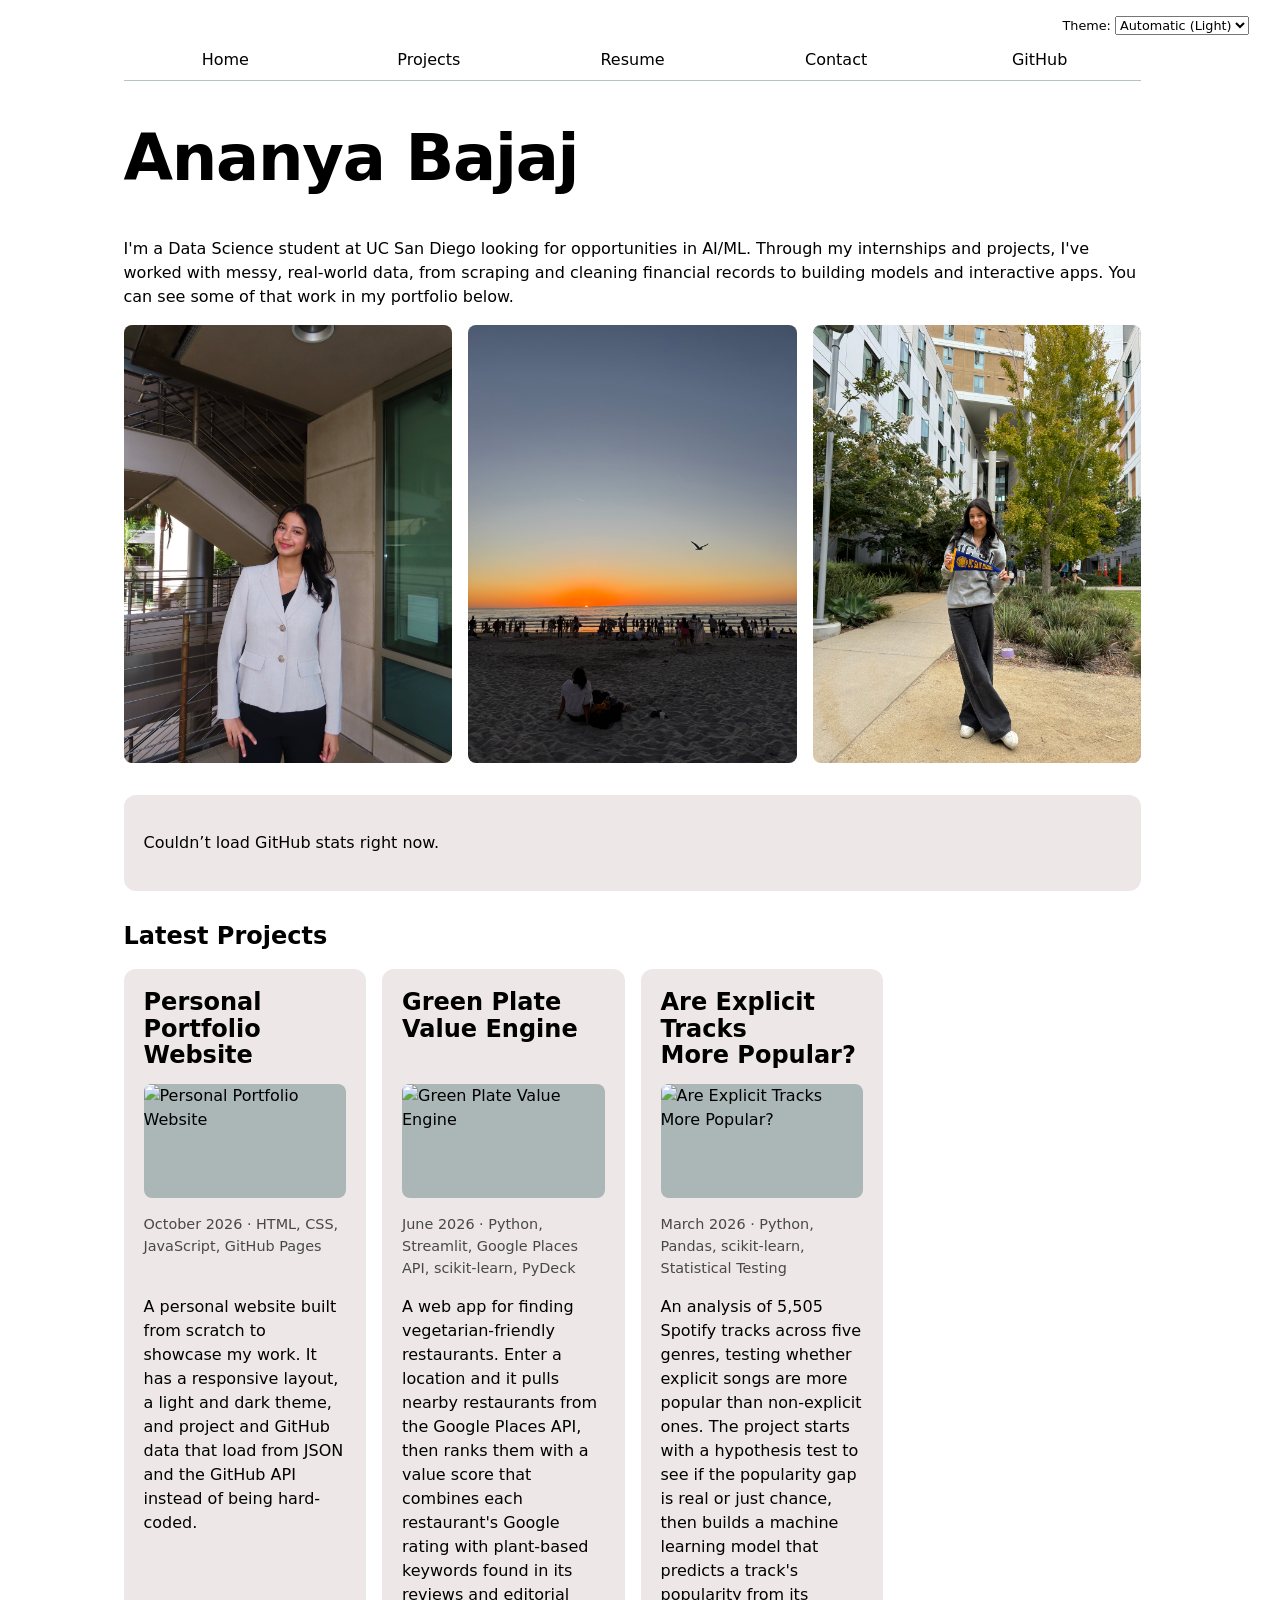
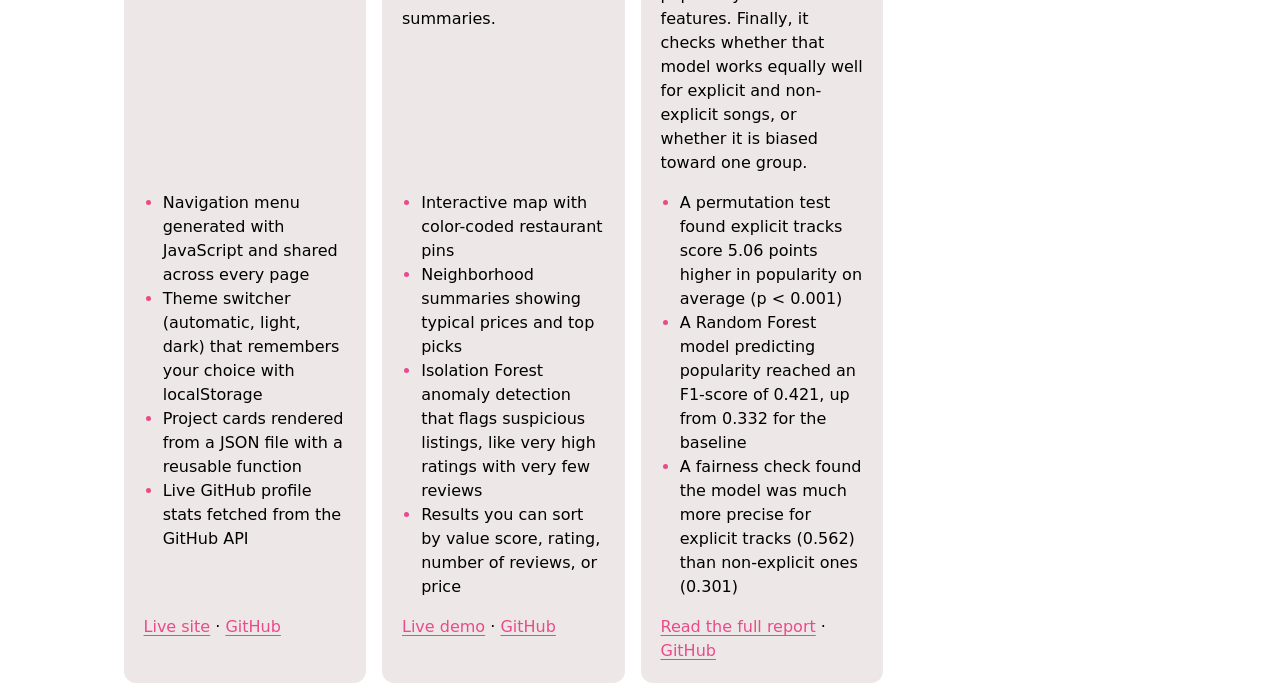
==== commit c90819bc: "Lab 4: render projects from JSON and show GitHub stats - Add lib/projects.json with 12 projects (yea" ====
--- a/index.html
+++ b/index.html
@@ -4,8 +4,9 @@
     <meta charset="UTF-8">
     <meta name="viewport" content="width=device-width, initial-scale=1.0">
     <title> Ananya Bajaj: Personal site and portfolio</title>
-    <link rel="stylesheet" href="style.css?v=3">
-    <script type="module" src="global.js?v=3"></script>
+    <link rel="stylesheet" href="style.css?v=7">
+    <script type="module" src="global.js?v=7"></script>
+    <script type="module" src="index.js?v=7"></script>
 </head>
 <body>
     <h1>Ananya Bajaj</h1>
@@ -15,5 +16,10 @@
         <img src="images/AnanyaBeach.jpeg" alt="Ananya at the beach">
         <img src="images/AnanyaCollege.jpeg" alt="Ananya at UCSD">
     </div>
+
+    <div id="profile-stats"></div>
+
+    <h2>Latest Projects</h2>
+    <div class="projects"></div>
 </body>
 </html>
--- a/style.css
+++ b/style.css
@@ -143,7 +143,7 @@
 .projects article {
     display: grid;
     grid-template-rows: subgrid;
-    grid-row: span 5;
+    grid-row: span 6;
     padding: 1.25em;
     border-radius: 0.75em;
     background: var(--color-card);
@@ -155,8 +155,16 @@
     box-shadow: 0 8px 24px oklch(0% 0 0 / 12%);
   }
 
-.projects h2 {
-    margin: 0;
+.projects :is(h1, h2, h3, h4, h5, h6) {
+    margin: 0;
+  }
+
+.projects img {
+    width: 100%;
+    aspect-ratio: 16 / 9;
+    object-fit: cover;
+    border-radius: 0.5em;
+    background: var(--color-border);
   }
 
 .projects p,
@@ -195,3 +203,37 @@
 article header p {
     color: var(--color-muted);
   }
+
+#profile-stats {
+    margin-block: 2em;
+    padding: 1.25em;
+    border-radius: 0.75em;
+    background: var(--color-card);
+  }
+
+#profile-stats h2 {
+    margin: 0 0 0.75em;
+  }
+
+#profile-stats dl {
+    display: grid;
+    grid-template-columns: repeat(4, 1fr);
+    margin: 0;
+    text-align: center;
+  }
+
+#profile-stats dt {
+    grid-row: 1;
+    color: var(--color-muted);
+    font-size: 85%;
+    text-transform: uppercase;
+    letter-spacing: 0.05em;
+  }
+
+#profile-stats dd {
+    grid-row: 2;
+    margin: 0;
+    font-size: 250%;
+    font-weight: 700;
+    color: var(--color-accent);
+  }
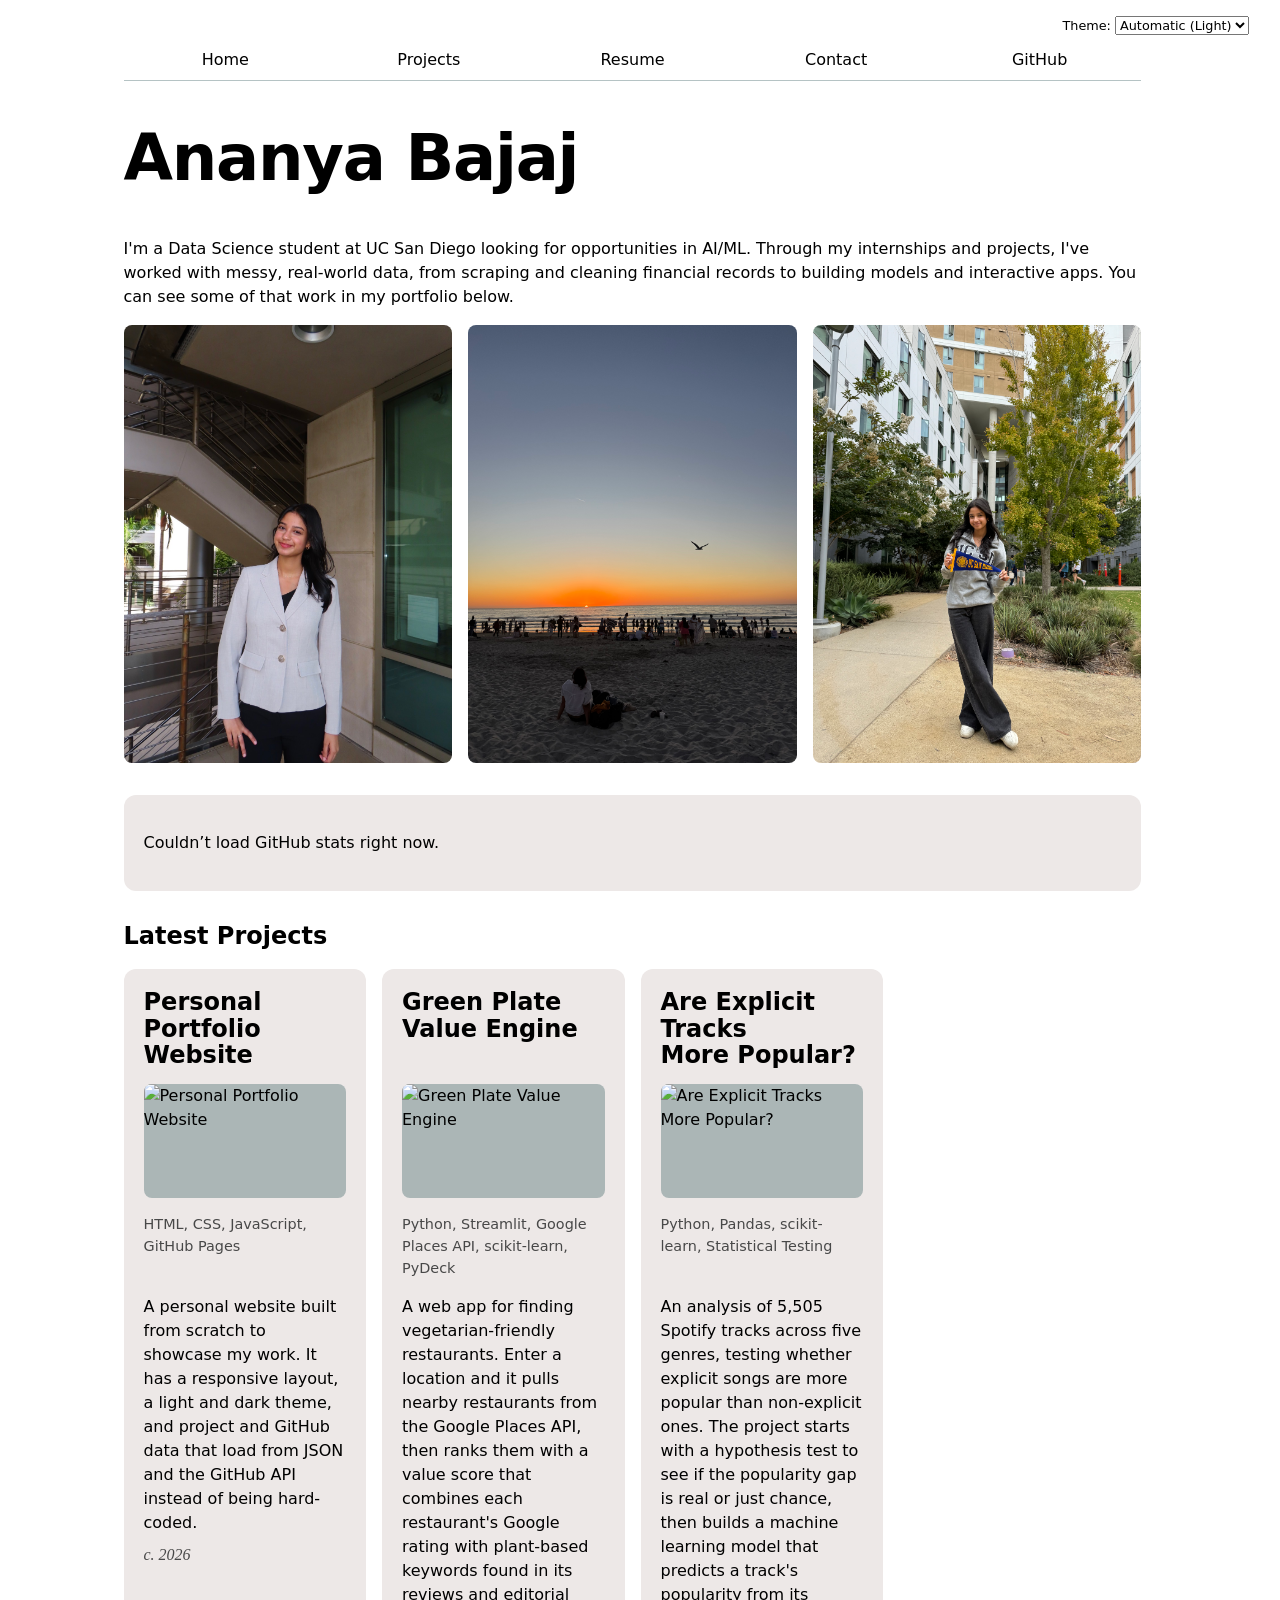
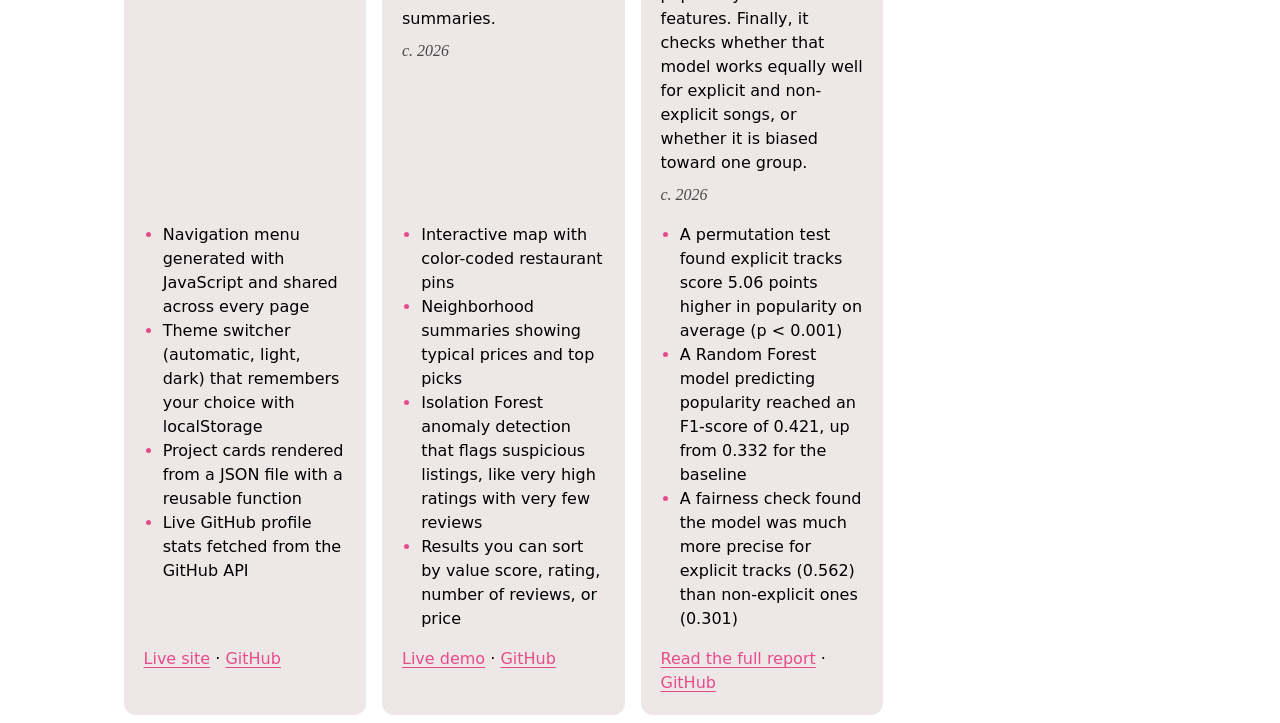
==== commit 561034e5: "Lab 5: D3 pie chart of projects per year with search and year filtering - Show each project's year u" ====
--- a/index.html
+++ b/index.html
@@ -4,8 +4,8 @@
     <meta charset="UTF-8">
     <meta name="viewport" content="width=device-width, initial-scale=1.0">
     <title> Ananya Bajaj: Personal site and portfolio</title>
-    <link rel="stylesheet" href="style.css?v=7">
-    <script type="module" src="global.js?v=7"></script>
+    <link rel="stylesheet" href="style.css?v=12">
+    <script type="module" src="global.js?v=8"></script>
     <script type="module" src="index.js?v=7"></script>
 </head>
 <body>
--- a/style.css
+++ b/style.css
@@ -181,6 +181,14 @@
     padding-left: 1.2em;
   }
 
+.projects .project-year {
+    margin-top: 0.5em;
+    color: var(--color-muted);
+    font-family: Baskerville, serif;
+    font-style: italic;
+    font-variant-numeric: oldstyle-nums;
+  }
+
 .photos {
     display: grid;
     grid-template-columns: repeat(3, 1fr);
@@ -237,3 +245,83 @@
     font-weight: 700;
     color: var(--color-accent);
   }
+
+.pie-container {
+    display: flex;
+    flex-wrap: wrap;
+    align-items: center;
+    gap: 2em;
+    margin-block: 2em;
+  }
+
+#projects-pie-plot {
+    flex: 0 1 15em;
+    min-width: 10em;
+    overflow: visible;
+  }
+
+.legend {
+    display: grid;
+    grid-template-columns: repeat(auto-fill, minmax(9em, 1fr));
+    flex: 1;
+    min-width: 12em;
+    gap: 1em;
+    margin: 0;
+    padding: 1em 1.25em;
+    list-style: none;
+    border: 1px solid var(--color-border);
+    border-radius: 0.75em;
+  }
+
+.legend-item {
+    display: flex;
+    align-items: center;
+    gap: 0.4em;
+  }
+
+.legend-item em {
+    color: var(--color-muted);
+  }
+
+.swatch {
+    display: inline-block;
+    width: 1em;
+    aspect-ratio: 1 / 1;
+    border-radius: 50%;
+    background: var(--color);
+  }
+
+.searchBar {
+    box-sizing: border-box;
+    width: 100%;
+    margin-block-end: 2em;
+    padding: 0.6em 0.9em;
+    font: inherit;
+    border: 1px solid var(--color-border);
+    border-radius: 0.5em;
+  }
+
+#projects-pie-plot path {
+    cursor: pointer;
+    transition: 300ms;
+  }
+
+#projects-pie-plot:has(path:hover) path:not(:hover) {
+    opacity: 0.5;
+  }
+
+.legend-item {
+    cursor: pointer;
+  }
+
+.selected {
+    --color: oklch(60% 45% 0) !important;
+  }
+
+path.selected {
+    fill: var(--color);
+  }
+
+.legend-item.selected {
+    font-weight: 600;
+  }
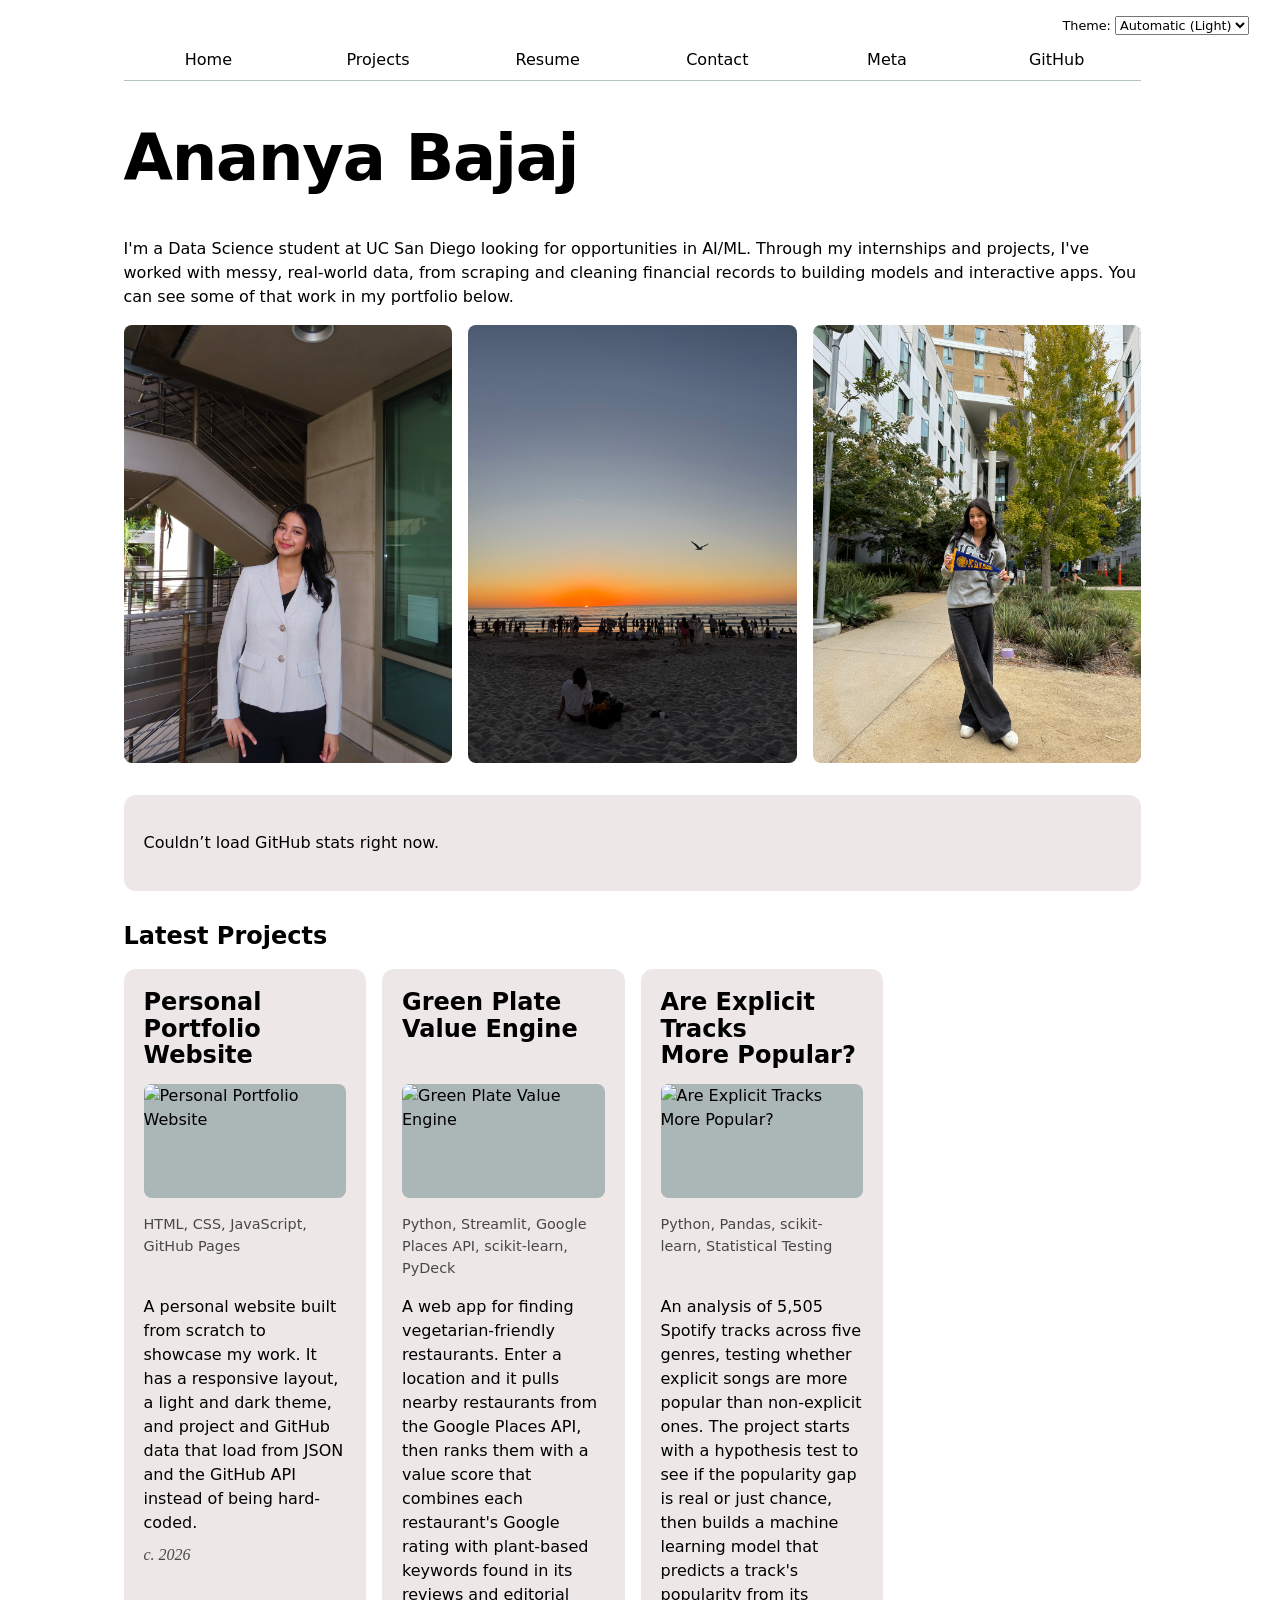
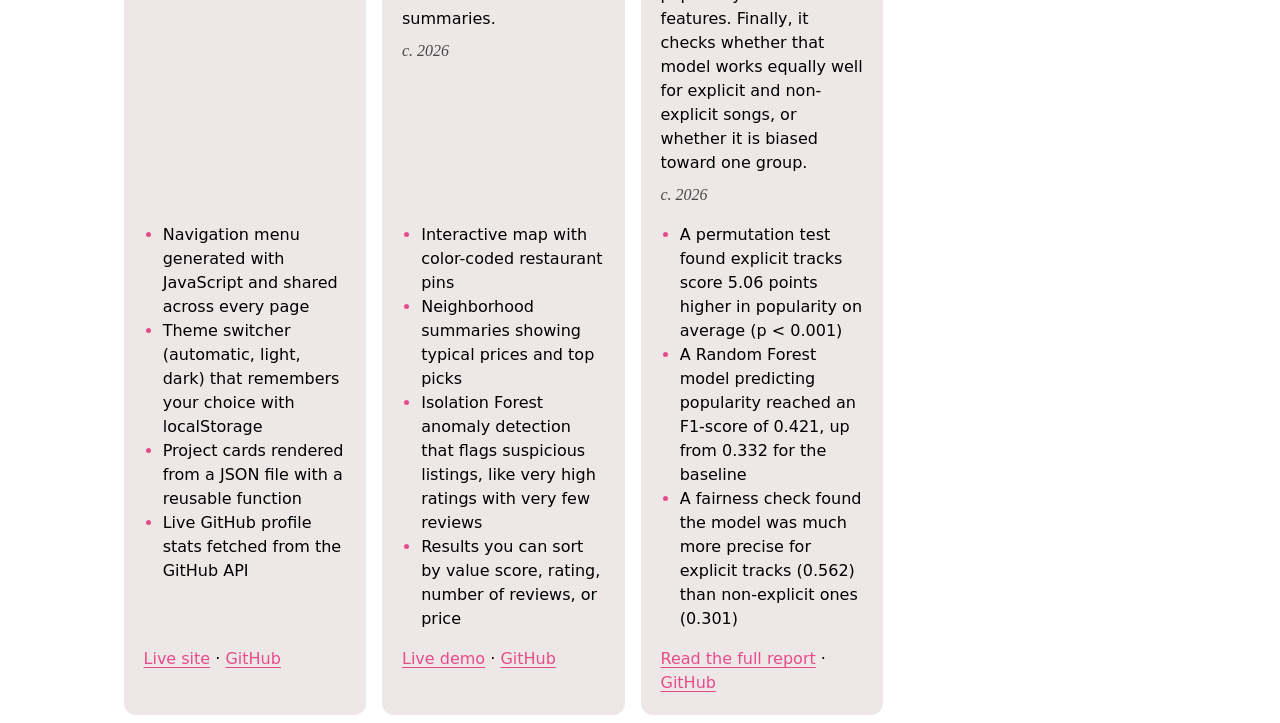
==== commit 8d8a11d3: "Lab 6: meta page with code stats and commit scatterplot" ====
--- a/index.html
+++ b/index.html
@@ -4,9 +4,9 @@
     <meta charset="UTF-8">
     <meta name="viewport" content="width=device-width, initial-scale=1.0">
     <title> Ananya Bajaj: Personal site and portfolio</title>
-    <link rel="stylesheet" href="style.css?v=12">
-    <script type="module" src="global.js?v=8"></script>
-    <script type="module" src="index.js?v=7"></script>
+    <link rel="stylesheet" href="style.css?v=16">
+    <script type="module" src="global.js?v=9"></script>
+    <script type="module" src="index.js?v=8"></script>
 </head>
 <body>
     <h1>Ananya Bajaj</h1>
--- a/style.css
+++ b/style.css
@@ -212,25 +212,29 @@
     color: var(--color-muted);
   }
 
-#profile-stats {
+#profile-stats,
+#stats {
     margin-block: 2em;
     padding: 1.25em;
     border-radius: 0.75em;
     background: var(--color-card);
   }
 
-#profile-stats h2 {
+#profile-stats h2,
+#stats h2 {
     margin: 0 0 0.75em;
   }
 
-#profile-stats dl {
+#profile-stats dl,
+.stats {
     display: grid;
     grid-template-columns: repeat(4, 1fr);
     margin: 0;
     text-align: center;
   }
 
-#profile-stats dt {
+#profile-stats dt,
+.stats dt {
     grid-row: 1;
     color: var(--color-muted);
     font-size: 85%;
@@ -238,7 +242,8 @@
     letter-spacing: 0.05em;
   }
 
-#profile-stats dd {
+#profile-stats dd,
+.stats dd {
     grid-row: 2;
     margin: 0;
     font-size: 250%;
@@ -325,3 +330,98 @@
 .legend-item.selected {
     font-weight: 600;
   }
+
+/* Three columns, two rows: the second three stats move to rows 3 and 4 */
+.stats {
+    grid-template-columns: repeat(3, 1fr);
+    row-gap: 0.25em;
+  }
+
+.stats dt:nth-of-type(n + 4) {
+    grid-row: 3;
+    margin-top: 1em;
+  }
+
+.stats dd:nth-of-type(n + 4) {
+    grid-row: 4;
+  }
+
+.stats dd {
+    font-size: clamp(1.25rem, 5vw, 2.5rem);
+  }
+
+.stats .capitalize {
+    text-transform: capitalize;
+  }
+
+.gridlines {
+    opacity: 0.15;
+  }
+
+dl.info {
+    display: grid;
+    grid-template-columns: auto 1fr;
+    gap: 0.25em 1em;
+    margin: 0;
+    transition-duration: 500ms;
+    transition-property: opacity, visibility;
+  }
+
+dl.info[hidden]:not(:hover, :focus-within) {
+    opacity: 0;
+    visibility: hidden;
+  }
+
+dl.info dt {
+    grid-column: 1;
+    color: var(--color-muted);
+  }
+
+dl.info dd {
+    grid-column: 2;
+    margin: 0;
+  }
+
+.tooltip {
+    position: fixed;
+    top: 1em;
+    left: 1em;
+    padding: 0.75em 1em;
+    border: 1px solid var(--color-border);
+    border-radius: 0.5em;
+    background-color: color-mix(in oklch, canvas 80%, transparent);
+    box-shadow: 0 2px 8px oklch(0% 0 0 / 25%);
+    backdrop-filter: blur(6px);
+  }
+
+circle {
+    transition: 200ms;
+    transform-origin: center;
+    transform-box: fill-box;
+  }
+
+circle:hover {
+    transform: scale(1.5);
+  }
+
+@keyframes marching-ants {
+    to {
+      stroke-dashoffset: -8; /* 5 + 3 */
+    }
+  }
+
+.selection {
+    fill-opacity: 0.1;
+    stroke: currentColor;
+    stroke-opacity: 0.7;
+    stroke-dasharray: 5 3;
+    animation: marching-ants 2s linear infinite;
+  }
+
+circle.selected {
+    fill: #ff6b6b;
+  }
+
+#language-breakdown dd {
+    font-size: 1.25rem;
+  }
